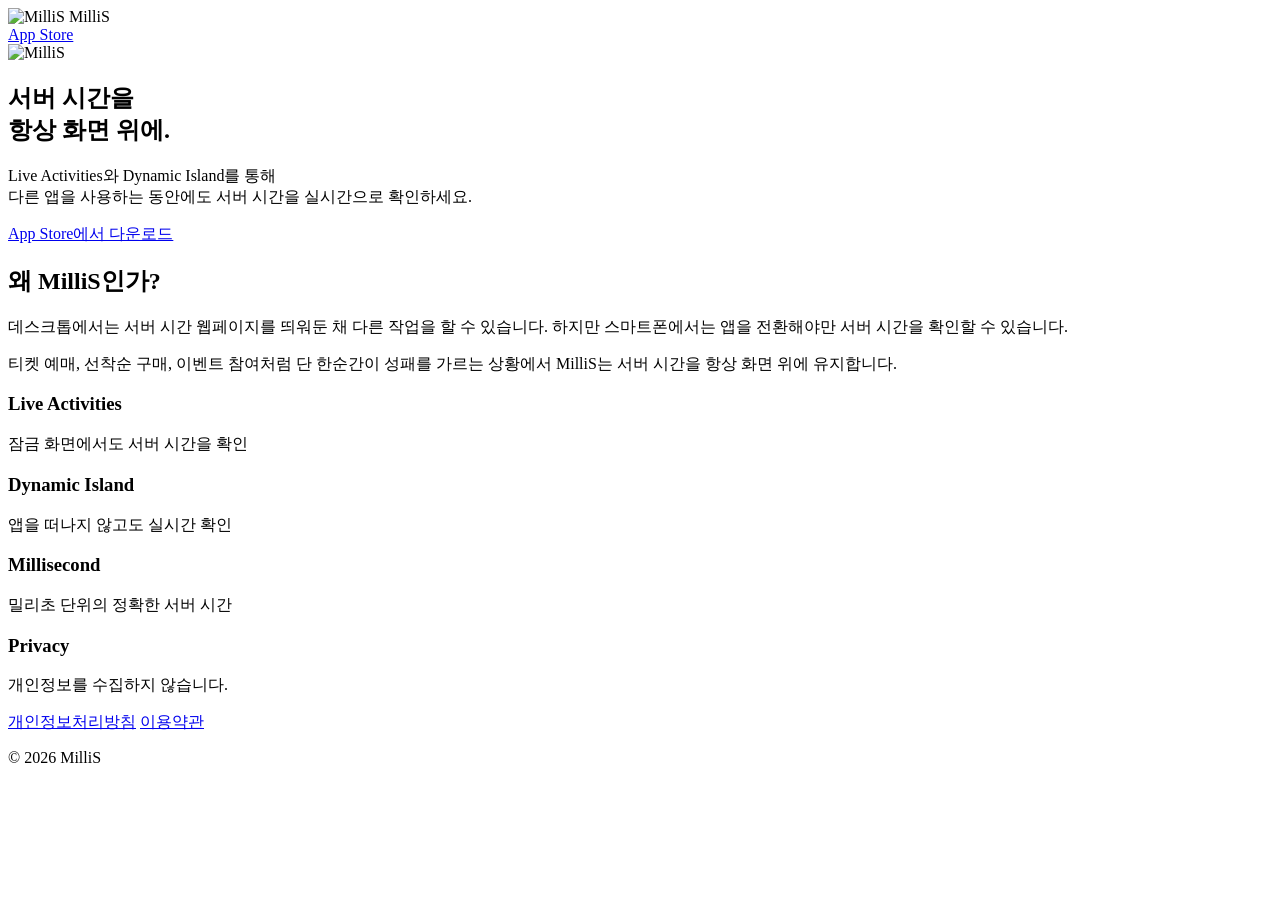
==== index.html @ cad4c2ec "Rename gemini-code-1783263726570.html to index.html" ====
<!DOCTYPE html>
<html lang="ko">
<head>
    <meta charset="UTF-8">
    <meta name="viewport" content="width=device-width, initial-scale=1.0">

    <title>MilliS - 모바일 멀티태스커를 위한 서버 시간 앱</title>

    <meta name="description"
        content="Live Activities를 지원하는 iPhone 서버 시간 앱. 다른 앱을 사용하는 동안에도 서버 시간을 실시간으로 확인하세요.">

    <link rel="icon" href="favicon.ico">
    <link rel="stylesheet" href="styles.css">
</head>

<body>

<header>
    <div class="logo">
        <img src="appicon.png" alt="MilliS">
        <span>MilliS</span>
    </div>

    <a class="download"
       href="https://apps.apple.com/"
       target="_blank">
        App Store
    </a>
</header>

<section class="hero">

    <img class="icon"
         src="appicon.png"
         alt="MilliS">

    <h1>
        서버 시간을<br>
        항상 화면 위에.
    </h1>

    <p class="subtitle">
        Live Activities와 Dynamic Island를 통해<br>
        다른 앱을 사용하는 동안에도 서버 시간을 실시간으로 확인하세요.
    </p>

    <a class="button"
       href="https://apps.apple.com/"
       target="_blank">
        App Store에서 다운로드
    </a>

</section>

<section class="feature">

    <h2>왜 MilliS인가?</h2>

    <p>
        데스크톱에서는 서버 시간 웹페이지를 띄워둔 채 다른 작업을 할 수 있습니다.
        하지만 스마트폰에서는 앱을 전환해야만 서버 시간을 확인할 수 있습니다.
    </p>

    <p>
        티켓 예매, 선착순 구매, 이벤트 참여처럼
        단 한순간이 성패를 가르는 상황에서
        MilliS는 서버 시간을 항상 화면 위에 유지합니다.
    </p>

</section>

<section class="grid">

    <div class="card">
        <h3>Live Activities</h3>
        <p>잠금 화면에서도 서버 시간을 확인</p>
    </div>

    <div class="card">
        <h3>Dynamic Island</h3>
        <p>앱을 떠나지 않고도 실시간 확인</p>
    </div>

    <div class="card">
        <h3>Millisecond</h3>
        <p>밀리초 단위의 정확한 서버 시간</p>
    </div>

    <div class="card">
        <h3>Privacy</h3>
        <p>개인정보를 수집하지 않습니다.</p>
    </div>

</section>

<footer>

    <div class="links">
        <a href="/privacy">개인정보처리방침</a>
        <a href="/terms">이용약관</a>
    </div>

    <p>
        © 2026 MilliS
    </p>

</footer>

</body>
</html>
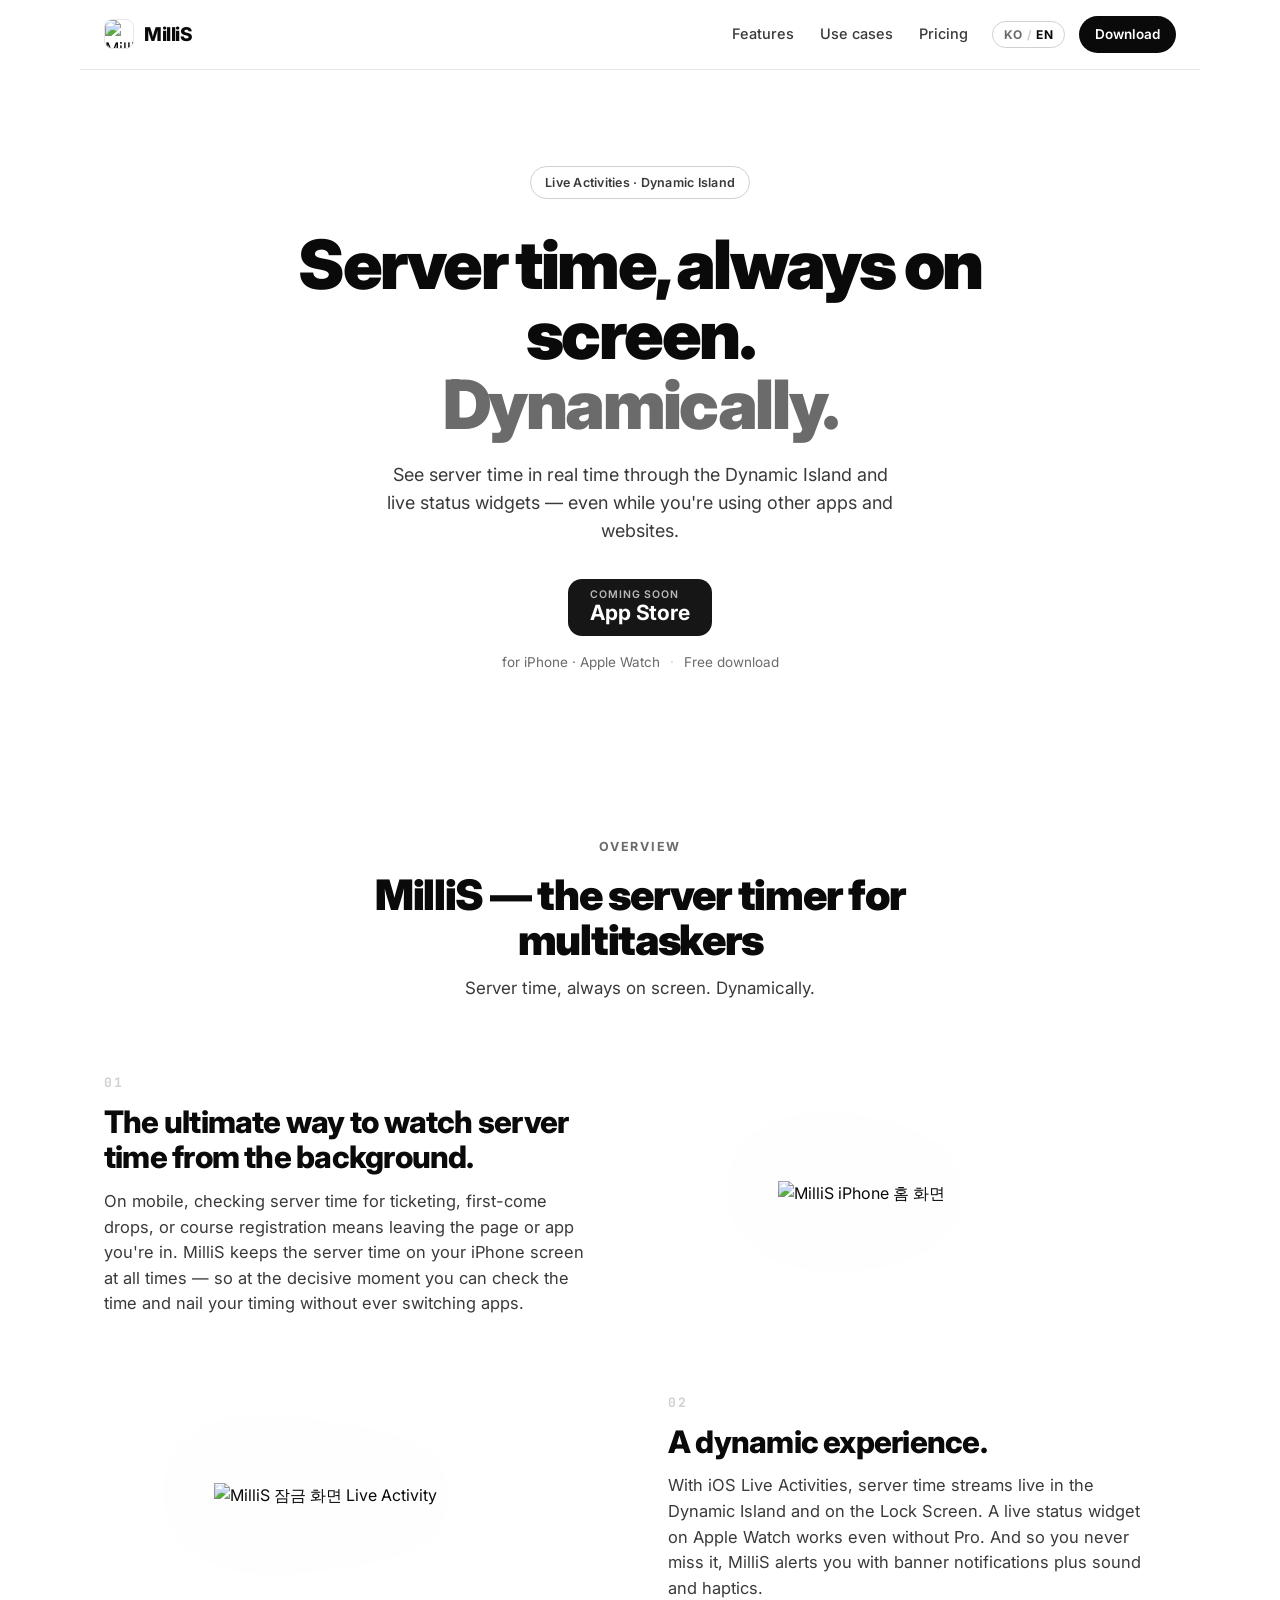
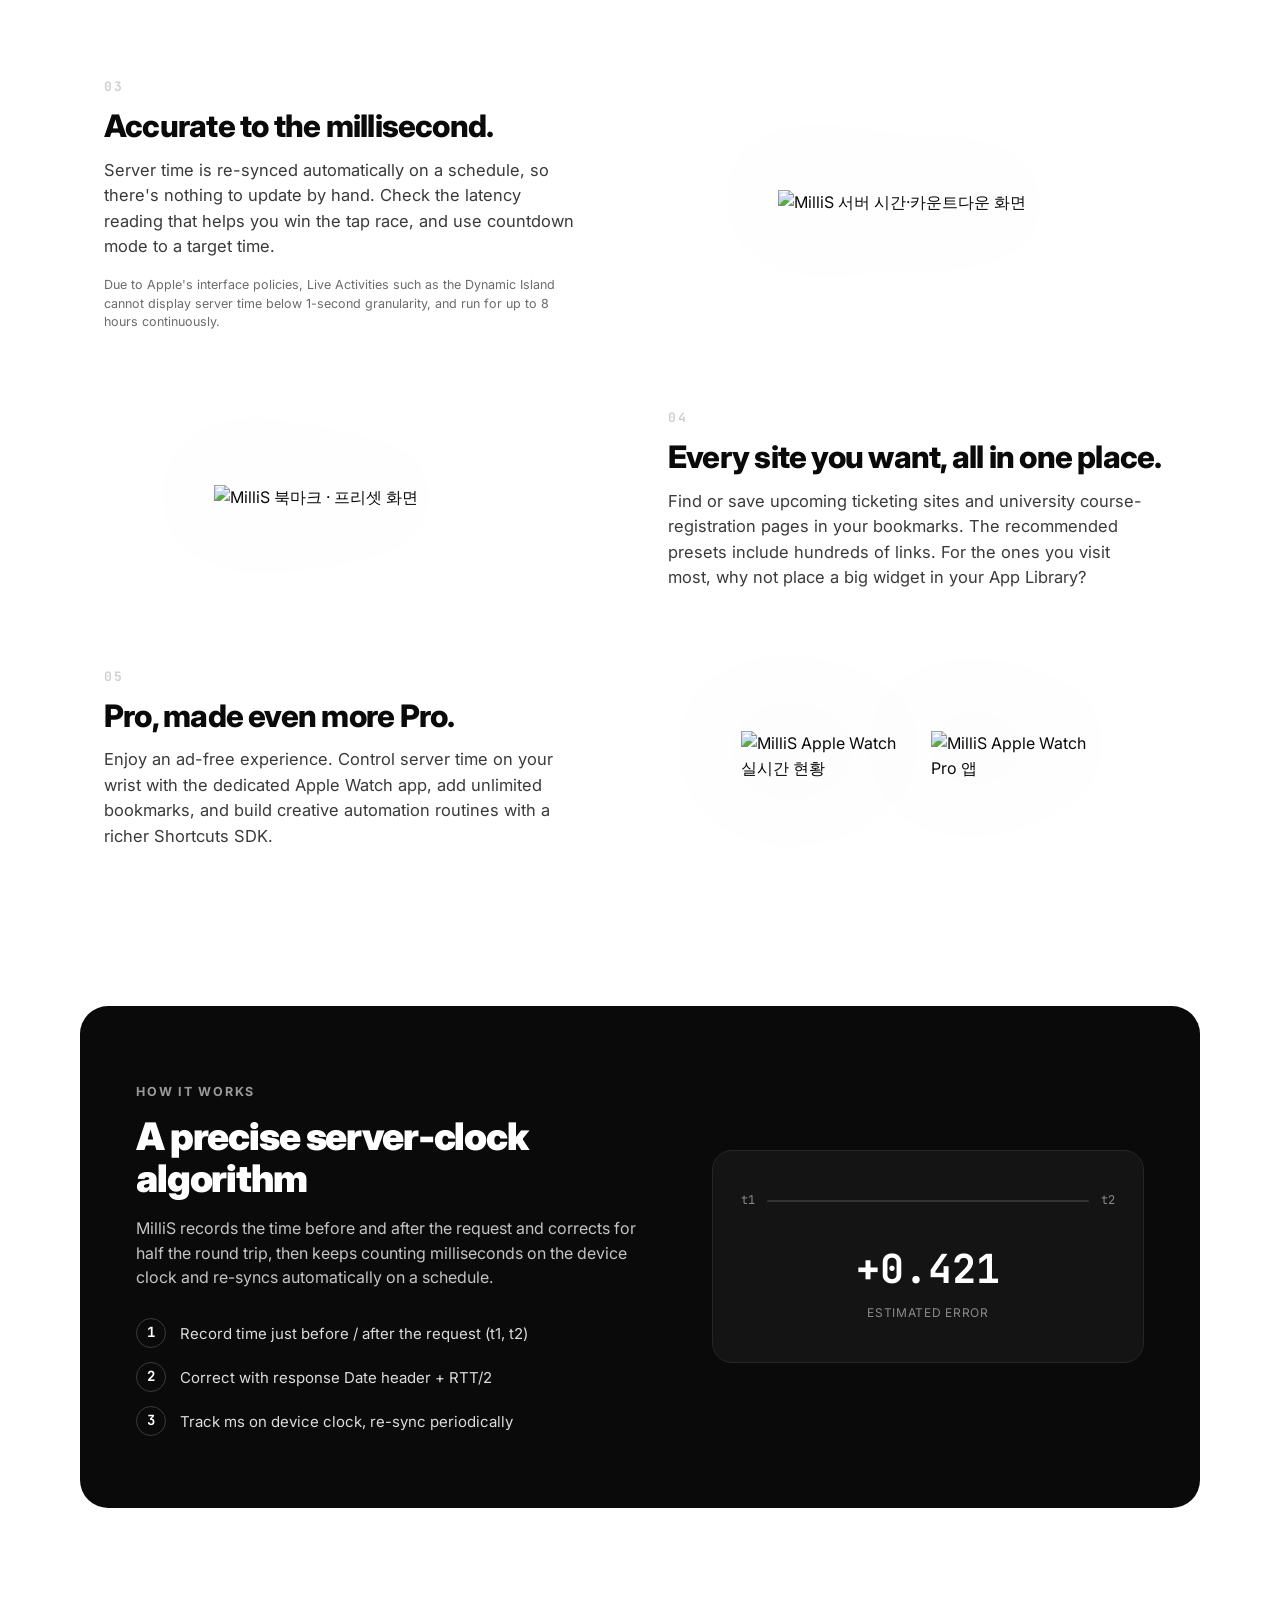
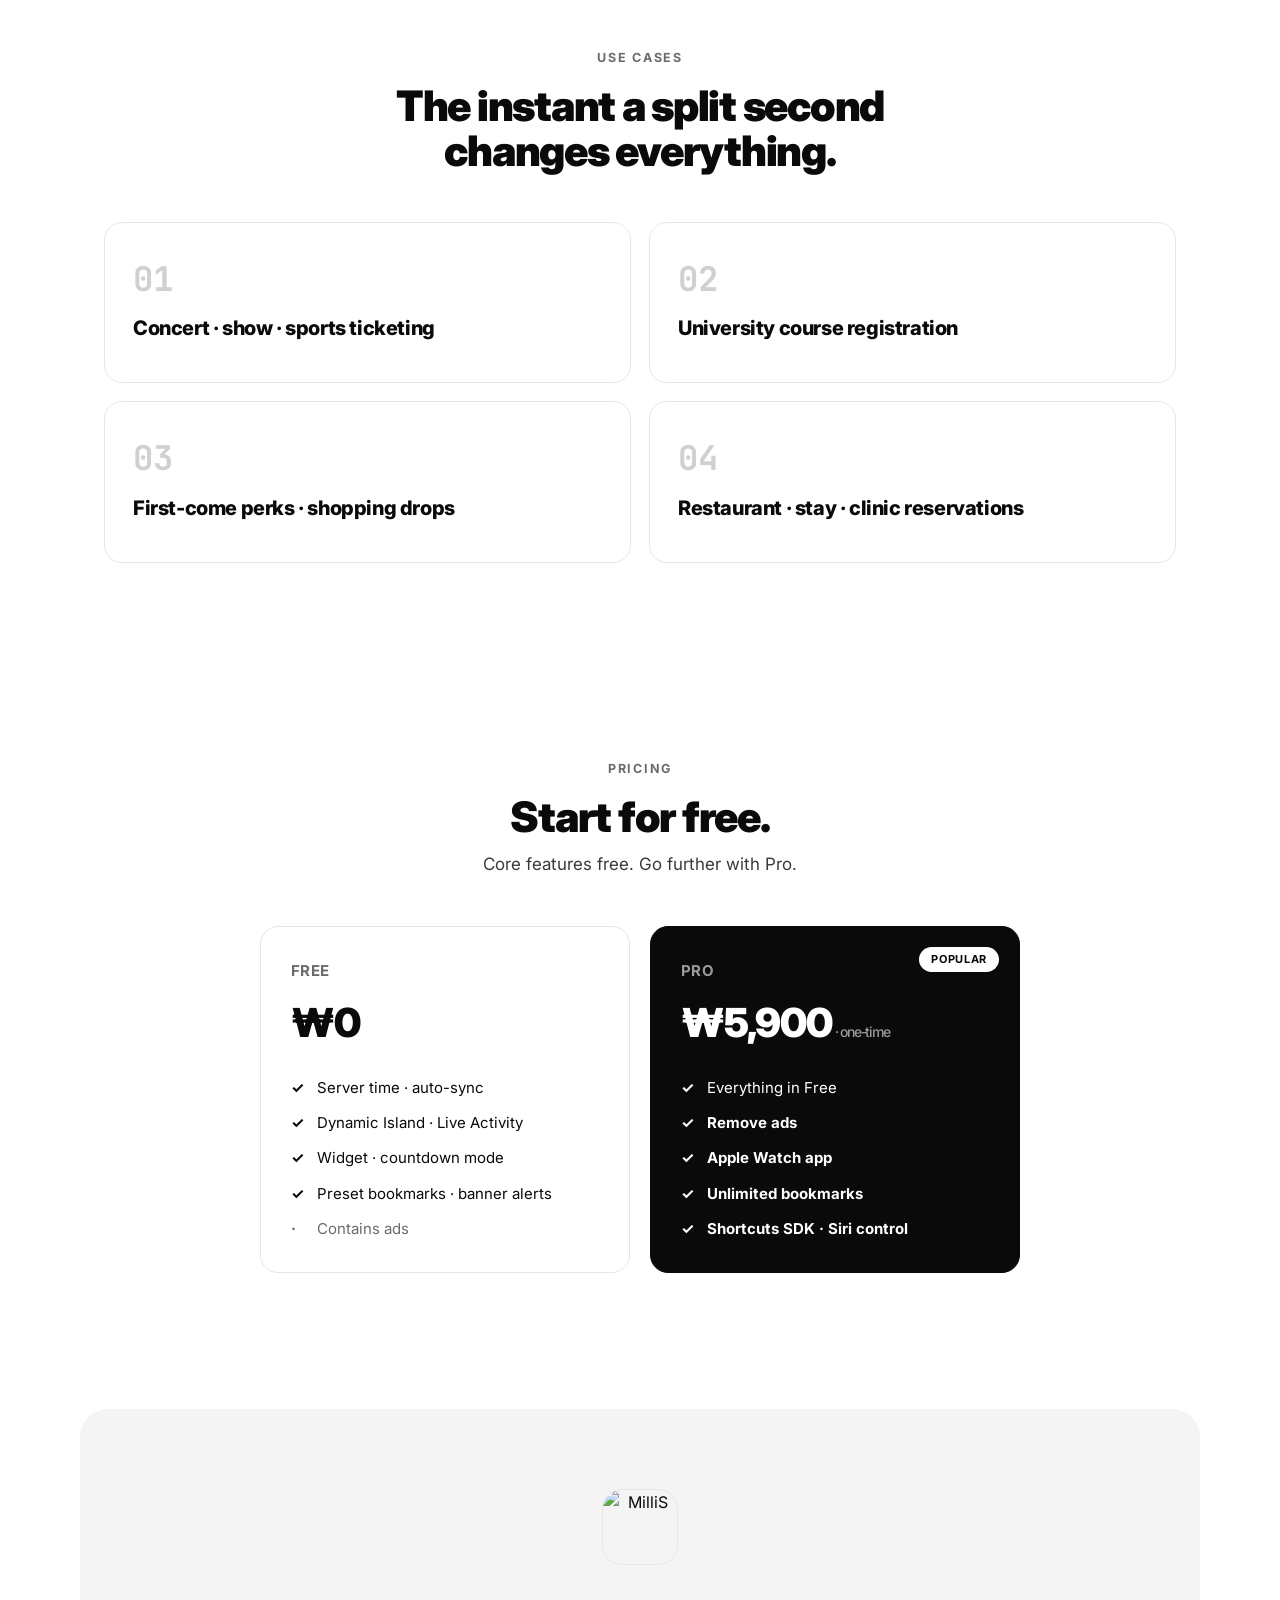
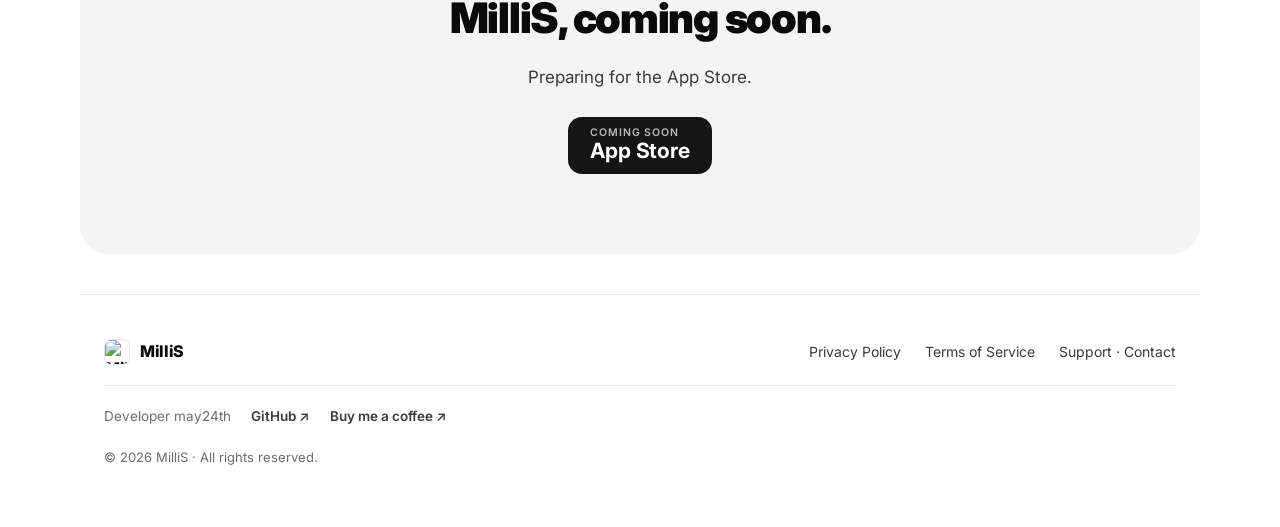
==== commit a4ffda7c: "Add files via upload" ====
--- a/index.html
+++ b/index.html
@@ -1,110 +1,223 @@
 <!DOCTYPE html>
 <html lang="ko">
 <head>
-    <meta charset="UTF-8">
-    <meta name="viewport" content="width=device-width, initial-scale=1.0">
-
-    <title>MilliS - 모바일 멀티태스커를 위한 서버 시간 앱</title>
-
-    <meta name="description"
-        content="Live Activities를 지원하는 iPhone 서버 시간 앱. 다른 앱을 사용하는 동안에도 서버 시간을 실시간으로 확인하세요.">
-
-    <link rel="icon" href="favicon.ico">
-    <link rel="stylesheet" href="styles.css">
+  <meta charset="UTF-8" />
+  <meta name="viewport" content="width=device-width, initial-scale=1.0" />
+  <title>MilliS — 다이나믹 서버 타이머</title>
+  <meta name="description" content="웹사이트 서버 시간을 Dynamic Island에 표시하는 iOS 앱" />
+  <meta property="og:title" content="MilliS" />
+  <meta property="og:description" content="티켓팅·수강신청·선착순을 위한 Dynamic 서버 타이머 앱." />
+  <meta property="og:type" content="website" />
+  <link rel="icon" href="assets/app-icon.png" />
+  <link rel="preconnect" href="https://fonts.googleapis.com" />
+  <link rel="preconnect" href="https://fonts.gstatic.com" crossorigin />
+  <link href="https://fonts.googleapis.com/css2?family=Inter:wght@400;500;600;700;800;900&family=JetBrains+Mono:wght@500;700&display=swap" rel="stylesheet" />
+  <link rel="stylesheet" href="style.css" />
 </head>
-
 <body>
 
-<header>
-    <div class="logo">
-        <img src="appicon.png" alt="MilliS">
-        <span>MilliS</span>
+  <!-- NAV -->
+  <header class="nav">
+    <a class="nav__brand" href="#top" aria-label="MilliS">
+      <img src="assets/app-icon.png" alt="MilliS" class="nav__icon" />
+      <span class="nav__name">MilliS</span>
+    </a>
+    <nav class="nav__links">
+      <a href="#features" data-i18n="nav.features">기능</a>
+      <a href="#usecases" data-i18n="nav.usecases">활용</a>
+      <a href="#pricing" data-i18n="nav.pricing">가격</a>
+    </nav>
+    <div class="nav__right">
+      <button class="lang" id="langToggle" aria-label="Language">
+        <span class="lang__opt is-active" data-lang="ko">KO</span>
+        <span class="lang__sep">/</span>
+        <span class="lang__opt" data-lang="en">EN</span>
+      </button>
+      <a href="#download" class="btn btn--sm" data-i18n="nav.get">다운로드</a>
     </div>
-
-    <a class="download"
-       href="https://apps.apple.com/"
-       target="_blank">
-        App Store
-    </a>
-</header>
-
-<section class="hero">
-
-    <img class="icon"
-         src="appicon.png"
-         alt="MilliS">
-
-    <h1>
-        서버 시간을<br>
-        항상 화면 위에.
-    </h1>
-
-    <p class="subtitle">
-        Live Activities와 Dynamic Island를 통해<br>
-        다른 앱을 사용하는 동안에도 서버 시간을 실시간으로 확인하세요.
-    </p>
-
-    <a class="button"
-       href="https://apps.apple.com/"
-       target="_blank">
-        App Store에서 다운로드
-    </a>
-
-</section>
-
-<section class="feature">
-
-    <h2>왜 MilliS인가?</h2>
-
-    <p>
-        데스크톱에서는 서버 시간 웹페이지를 띄워둔 채 다른 작업을 할 수 있습니다.
-        하지만 스마트폰에서는 앱을 전환해야만 서버 시간을 확인할 수 있습니다.
-    </p>
-
-    <p>
-        티켓 예매, 선착순 구매, 이벤트 참여처럼
-        단 한순간이 성패를 가르는 상황에서
-        MilliS는 서버 시간을 항상 화면 위에 유지합니다.
-    </p>
-
-</section>
-
-<section class="grid">
-
-    <div class="card">
-        <h3>Live Activities</h3>
-        <p>잠금 화면에서도 서버 시간을 확인</p>
+  </header>
+
+  <main id="top">
+    <!-- HERO -->
+    <section class="hero">
+      <div class="badge" data-i18n="hero.badge">Live Activities · Dynamic Island</div>
+      <h1 class="hero__title">
+        <span data-i18n="hero.title1">서버 시간을 항상 화면 위에.</span>
+        <span class="accent" data-i18n="hero.title2">다이나믹하게.</span>
+      </h1>
+      <p class="hero__sub" data-i18n="hero.sub">
+        iOS의 Dynamic Island와 실시간 현황 위젯을 통해
+        다른 앱과 웹사이트를 사용하는 동안에도 서버 시간을 실시간으로 확인하세요.
+      </p>
+      <div class="hero__cta">
+        <div class="store-btn is-soon" id="download">
+          <span class="store-btn__eyebrow" data-i18n="hero.soon">출시 예정</span>
+          <span class="store-btn__main"> App Store</span>
+        </div>
+        <div class="hero__meta">
+          <span data-i18n="hero.meta1">for iPhone · Apple Watch</span>
+          <span class="dot">·</span>
+          <span data-i18n="hero.meta2">무료 다운로드</span>
+        </div>
+      </div>
+    </section>
+
+    <!-- INTRO / FEATURES -->
+    <section class="section" id="features">
+      <div class="section__head">
+        <span class="kicker" data-i18n="intro.kicker">소개</span>
+        <h2 data-i18n="intro.title">멀티태스커를 위한 서버 타이머 MilliS</h2>
+        <p data-i18n="intro.subtitle">서버 시간을 항상 화면 위에. 다이나믹하게.</p>
+      </div>
+      <div class="showcase">
+        <article class="show">
+          <div class="show__media"><img src="assets/iphone_1.png" alt="MilliS iPhone 홈 화면" loading="lazy" /></div>
+          <div class="show__text">
+            <span class="show__n">01</span>
+            <h3 data-i18n="intro.page1.title">백그라운드에서 서버 시간을 확인하는 궁극의 도구.</h3>
+            <p data-i18n="intro.page1.body">모바일 환경에서 티켓 예매, 선착순 구매, 수강신청을 위해 서버 시간을 확인하려면 웹페이지와 앱을 벗어나야 합니다. MilliS는 서버 시간을 항상 iPhone 화면에 표시해, 결전의 순간 직전 앱을 전환할 필요 없이 시간을 확인하고 타이밍을 잴 수 있어요.</p>
+          </div>
+        </article>
+        <article class="show">
+          <div class="show__media"><img src="assets/iphone_3.png" alt="MilliS 잠금 화면 Live Activity" loading="lazy" /></div>
+          <div class="show__text">
+            <span class="show__n">02</span>
+            <h3 data-i18n="intro.page2.title">다이나믹한 사용자 경험.</h3>
+            <p data-i18n="intro.page2.body">iOS의 Live Activities를 지원하여, Dynamic Island와 잠금 화면에서 서버 시간을 실시간으로 보여줍니다. Pro 유저가 아니여도 Apple Watch에서 실시간 현황 위젯을 지원합니다. 혹여 놓칠세라 배너 알림뿐만 아니라 소리와 진동으로도 알려드립니다.</p>
+          </div>
+        </article>
+        <article class="show">
+          <div class="show__media"><img src="assets/iphone_2.png" alt="MilliS 서버 시간·카운트다운 화면" loading="lazy" /></div>
+          <div class="show__text">
+            <span class="show__n">03</span>
+            <h3 data-i18n="intro.page3.title">1000분의 1초까지 정확하게.</h3>
+            <p data-i18n="intro.page3.body">서버 시간을 주기적으로 자동 보정하니 손수 업데이트하지 않아도 돼요. '광클'에 도움이 되는 지연 시간도 확인해보세요. 목표 시각까지의 카운트다운 모드도 지원합니다.</p>
+            <p class="page__note" data-i18n="intro.page3.note">Apple의 인터페이스 관리 정책으로 Dynamic Island 등 Live Activities에서 1s 미만의 단위로 서버 시간을 표시할 수 없으며, 연속으로 최대 8시간까지 동작함.</p>
+          </div>
+        </article>
+        <article class="show">
+          <div class="show__media"><img src="assets/iphone_4.png" alt="MilliS 북마크 · 프리셋 화면" loading="lazy" /></div>
+          <div class="show__text">
+            <span class="show__n">04</span>
+            <h3 data-i18n="intro.page4.title">당신이 원하는 웹사이트는 전부 여기에.</h3>
+            <p data-i18n="intro.page4.body">곧 열리는 티켓팅 웹사이트, 대학교 수강신청 사이트를 북마크에서 찾거나 저장해두세요. 추천 프리셋에는 수백여 곳의 링크가 담겨있습니다. 자주 찾는 곳은 특별히 앱 보관함에 큼직한 위젯으로 배치해보는 것은 어떨까요?</p>
+          </div>
+        </article>
+        <article class="show">
+          <div class="show__media show__media--watch show__media--pair">
+            <img src="assets/watch_1.png" alt="MilliS Apple Watch 실시간 현황" loading="lazy" />
+            <img src="assets/watch_2.png" alt="MilliS Apple Watch Pro 앱" loading="lazy" />
+          </div>
+          <div class="show__text">
+            <span class="show__n">05</span>
+            <h3 data-i18n="intro.page5.title">Pro는 더욱 Pro답게.</h3>
+            <p data-i18n="intro.page5.body">광고 없는 쾌적함을 누리세요. Apple Watch 전용 앱에서 손목 위 서버 시간을 컨트롤하고, 북마크를 무제한으로 추가하고, 더 다양한 단축어 SDK로 창의적인 자동화 루틴을 만들어보세요.</p>
+          </div>
+        </article>
+      </div>
+    </section>
+
+    <!-- HOW IT WORKS -->
+    <section class="how">
+      <div class="how__copy">
+        <span class="kicker" data-i18n="how.kicker">동작 원리</span>
+        <h2 data-i18n="how.title">정확한 서버 시계 알고리즘</h2>
+        <p data-i18n="how.sub">MilliS는 요청 전후 시각을 기록하고 왕복 지연의 절반을 보정한 이후 기기 클럭으로 밀리초를 이어 세고 주기적으로 자동 업데이트합니다.</p>
+        <ol class="how__steps">
+          <li><b>1</b><span data-i18n="how.s1">요청 직전·직후 시각(t1, t2)을 기록</span></li>
+          <li><b>2</b><span data-i18n="how.s2">응답 Date 헤더 + RTT/2 로 서버 시각 보정</span></li>
+          <li><b>3</b><span data-i18n="how.s3">기기 시계로 ms 단위 추적, 주기적으로 재동기화</span></li>
+        </ol>
+      </div>
+      <div class="how__vis" aria-hidden="true">
+        <div class="wave">
+          <span>t1</span>
+          <div class="wave__line"><i></i></div>
+          <span>t2</span>
+        </div>
+        <div class="how__num"><span id="howClock">+0.418</span><small data-i18n="how.err">추정 오차</small></div>
+      </div>
+    </section>
+
+    <!-- USE CASES -->
+    <section class="section" id="usecases">
+      <div class="section__head">
+        <span class="kicker" data-i18n="use.kicker">활용</span>
+        <h2 data-i18n="use.title">찰나가 결과를 바꾸는 순간.</h2>
+      </div>
+      <div class="cases">
+        <div class="case"><span class="case__n">01</span><h3 data-i18n="use.1.t">콘서트·공연·스포츠 티켓팅</h3></div>
+        <div class="case"><span class="case__n">02</span><h3 data-i18n="use.2.t">대학교 수강신청</h3></div>
+        <div class="case"><span class="case__n">03</span><h3 data-i18n="use.3.t">선착순 혜택·쇼핑 오픈런</h3></div>
+        <div class="case"><span class="case__n">04</span><h3 data-i18n="use.4.t">인기 식당·숙소·병원 예약</h3></div>
+      </div>
+    </section>
+
+    <!-- PRICING -->
+    <section class="section pricing" id="pricing">
+      <div class="section__head">
+        <span class="kicker" data-i18n="price.kicker">가격</span>
+        <h2 data-i18n="price.title">무료로 시작하세요.</h2>
+        <p data-i18n="price.sub">핵심 기능은 무료. Pro로 한 단계 더.</p>
+      </div>
+      <div class="plans">
+        <div class="plan">
+          <div class="plan__name" data-i18n="price.free.n">Free</div>
+          <div class="plan__price">₩0</div>
+          <ul>
+            <li data-i18n="price.free.1">서버 시간 · 자동 동기화</li>
+            <li data-i18n="price.free.2">Dynamic Island · Live Activity</li>
+            <li data-i18n="price.free.3">위젯 · 카운트다운 모드</li>
+            <li data-i18n="price.free.4">프리셋 북마크 · 배너 알림</li>
+            <li class="muted" data-i18n="price.free.5">광고 포함</li>
+          </ul>
+        </div>
+        <div class="plan plan--pro">
+          <div class="plan__tag" data-i18n="price.pro.tag">추천</div>
+          <div class="plan__name" data-i18n="price.pro.n">Pro</div>
+          <div class="plan__price">₩5,900<small data-i18n="price.pro.once"> · 1회 구매</small></div>
+          <ul>
+            <li data-i18n="price.pro.1">Free의 모든 기능</li>
+            <li data-i18n="price.pro.2"><b>광고 제거</b></li>
+            <li data-i18n="price.pro.3"><b>Apple Watch 앱</b></li>
+            <li data-i18n="price.pro.4"><b>북마크 무제한</b></li>
+            <li data-i18n="price.pro.5"><b>단축어 SDK · Siri 제어</b></li>
+          </ul>
+        </div>
+      </div>
+    </section>
+
+    <!-- CTA -->
+    <section class="cta">
+      <img src="assets/app-icon.png" alt="MilliS" class="cta__icon" />
+      <h2 data-i18n="cta.title">MilliS, 곧 만나요.</h2>
+      <p data-i18n="cta.sub">App Store 출시를 준비 중입니다.</p>
+      <div class="store-btn is-soon">
+        <span class="store-btn__eyebrow" data-i18n="hero.soon">출시 예정</span>
+        <span class="store-btn__main"> App Store</span>
+      </div>
+    </section>
+  </main>
+
+  <!-- FOOTER -->
+  <footer class="footer">
+    <div class="footer__brand">
+      <img src="assets/app-icon.png" alt="MilliS" />
+      <span>MilliS</span>
     </div>
-
-    <div class="card">
-        <h3>Dynamic Island</h3>
-        <p>앱을 떠나지 않고도 실시간 확인</p>
+    <nav class="footer__links">
+      <a href="privacy.html" data-i18n="footer.privacy">개인정보처리방침</a>
+      <a href="terms.html" data-i18n="footer.terms">이용약관</a>
+      <a href="mailto:may24th2000@icloud.com" data-i18n="footer.support">지원 · 문의</a>
+    </nav>
+    <div class="footer__dev">
+      <span class="footer__by" data-i18n="footer.made">개발자 may24th</span>
+      <a class="footer__social" href="https://github.com/2000may24th" target="_blank" rel="noopener noreferrer">GitHub ↗</a>
+      <a class="footer__social" href="https://buymeacoffee.com/may24th" target="_blank" rel="noopener noreferrer" data-i18n="footer.sponsor">후원하기 ↗</a>
     </div>
-
-    <div class="card">
-        <h3>Millisecond</h3>
-        <p>밀리초 단위의 정확한 서버 시간</p>
-    </div>
-
-    <div class="card">
-        <h3>Privacy</h3>
-        <p>개인정보를 수집하지 않습니다.</p>
-    </div>
-
-</section>
-
-<footer>
-
-    <div class="links">
-        <a href="/privacy">개인정보처리방침</a>
-        <a href="/terms">이용약관</a>
-    </div>
-
-    <p>
-        © 2026 MilliS
-    </p>
-
-</footer>
-
+    <div class="footer__copy">© <span id="year">2026</span> MilliS · <span data-i18n="footer.rights">All rights reserved.</span></div>
+  </footer>
+
+  <script src="script.js"></script>
 </body>
 </html>
--- a/style.css
+++ b/style.css
@@ -0,0 +1,337 @@
+:root {
+  --bg: #ffffff;
+  --ink: #0a0a0a;
+  --ink-2: #3a3a3a;
+  --ink-3: #6b6b6b;
+  --line: #e6e6e6;
+  --line-2: #d0d0d0;
+  --panel: #f4f4f4;
+  --panel-2: #ececec;
+  --black: #0a0a0a;
+  --white: #ffffff;
+  --radius: 18px;
+  --radius-sm: 12px;
+  --max: 1120px;
+  --mono: "JetBrains Mono", ui-monospace, SFMono-Regular, monospace;
+}
+
+* { box-sizing: border-box; margin: 0; padding: 0; }
+
+html { scroll-behavior: smooth; }
+
+body {
+  font-family: "Inter", -apple-system, BlinkMacSystemFont, "Segoe UI", "Apple SD Gothic Neo", sans-serif;
+  background: var(--bg);
+  color: var(--ink);
+  line-height: 1.55;
+  -webkit-font-smoothing: antialiased;
+  overflow-x: hidden;
+}
+
+img { max-width: 100%; display: block; }
+a { color: inherit; text-decoration: none; }
+
+/* ---------- NAV ---------- */
+.nav {
+  position: sticky;
+  top: 0;
+  z-index: 50;
+  display: flex;
+  align-items: center;
+  gap: 24px;
+  max-width: var(--max);
+  margin: 0 auto;
+  padding: 16px 24px;
+  background: rgba(255,255,255,0.8);
+  backdrop-filter: saturate(180%) blur(16px);
+  border-bottom: 1px solid var(--line);
+}
+.nav__brand { display: flex; align-items: center; gap: 10px; }
+.nav__icon { width: 30px; height: 30px; border-radius: 8px; border: 1px solid var(--line); }
+.nav__name { font-weight: 800; letter-spacing: -0.02em; font-size: 19px; }
+.nav__links { display: flex; gap: 26px; margin-left: auto; font-size: 14.5px; font-weight: 500; color: var(--ink-2); }
+.nav__links a:hover { color: var(--ink); }
+.nav__right { display: flex; align-items: center; gap: 14px; }
+
+.lang {
+  display: inline-flex; align-items: center; gap: 4px;
+  background: none; border: 1px solid var(--line-2); border-radius: 999px;
+  padding: 5px 11px; cursor: pointer; font-family: inherit;
+  font-size: 12px; font-weight: 700; letter-spacing: 0.04em; color: var(--ink-3);
+}
+.lang__opt { transition: color .15s; }
+.lang__opt.is-active { color: var(--ink); }
+.lang__sep { color: var(--line-2); }
+
+.btn {
+  display: inline-flex; align-items: center; justify-content: center;
+  background: var(--black); color: var(--white);
+  border-radius: 999px; padding: 10px 20px;
+  font-weight: 600; font-size: 14px; transition: transform .15s, opacity .15s;
+}
+.btn:hover { transform: translateY(-1px); opacity: .9; }
+.btn--sm { padding: 8px 16px; font-size: 13.5px; }
+
+/* ---------- HERO ---------- */
+.hero {
+  max-width: 820px;
+  margin: 0 auto;
+  padding: 96px 24px 64px;
+  display: flex;
+  flex-direction: column;
+  align-items: center;
+  text-align: center;
+}
+.badge {
+  display: inline-block;
+  font-size: 12.5px; font-weight: 600; letter-spacing: 0.02em;
+  color: var(--ink-2);
+  border: 1px solid var(--line-2); border-radius: 999px;
+  padding: 6px 14px; margin-bottom: 30px;
+}
+.hero__title {
+  font-size: clamp(40px, 6.4vw, 68px);
+  font-weight: 900;
+  letter-spacing: -0.038em;
+  line-height: 1.03;
+}
+.hero__title span { display: block; }
+.hero__title .accent { color: var(--ink-3); }
+.hero__sub {
+  margin: 22px auto 34px;
+  font-size: 18px; color: var(--ink-2); max-width: 520px;
+}
+.hero__cta { display: flex; flex-direction: column; gap: 16px; align-items: center; }
+.hero__meta { display: flex; gap: 10px; font-size: 13.5px; color: var(--ink-3); }
+.hero__meta .dot { color: var(--line-2); }
+
+.store-btn {
+  display: inline-flex; flex-direction: column; align-items: flex-start;
+  background: var(--black); color: var(--white);
+  border-radius: 14px; padding: 10px 22px 11px; line-height: 1.15;
+  position: relative;
+}
+.store-btn.is-soon { opacity: .95; }
+.store-btn__eyebrow { font-size: 10.5px; font-weight: 600; letter-spacing: 0.08em; text-transform: uppercase; opacity: .7; }
+.store-btn__main { font-size: 21px; font-weight: 700; letter-spacing: -0.01em; }
+.ms { opacity: .5; }
+
+/* ---------- LIVE READOUT ---------- */
+.readout {
+  margin-top: 60px;
+  width: 100%; max-width: 380px;
+  border: 1px solid var(--line);
+  border-radius: var(--radius);
+  padding: 22px 26px 24px;
+  background: var(--bg);
+  box-shadow: 0 24px 60px -34px rgba(0,0,0,.28);
+}
+.readout__top { display: flex; align-items: center; justify-content: space-between; margin-bottom: 4px; }
+.readout__host { display: inline-flex; align-items: center; gap: 8px; font-size: 13px; font-weight: 600; color: var(--ink-2); }
+.readout__dot { width: 7px; height: 7px; border-radius: 50%; background: var(--ink); animation: pulse 1.6s ease-in-out infinite; }
+@keyframes pulse { 0%,100% { opacity: 1; } 50% { opacity: .25; } }
+.readout__live {
+  font-size: 9.5px; font-weight: 800; letter-spacing: 0.08em; color: #fff;
+  background: var(--ink); border-radius: 5px; padding: 3px 7px;
+}
+.readout__time { font-family: var(--mono); font-size: clamp(36px, 9vw, 46px); font-weight: 700; letter-spacing: -0.02em; margin: 4px 0 2px; }
+.readout__label { font-size: 11px; color: var(--ink-3); text-transform: uppercase; letter-spacing: 0.1em; }
+
+/* ---------- STRIP ---------- */
+.strip {
+  max-width: var(--max); margin: 20px auto 0; padding: 0 24px;
+  display: grid; grid-template-columns: repeat(4, 1fr); gap: 1px;
+  background: var(--line); border: 1px solid var(--line); border-radius: var(--radius);
+  overflow: hidden;
+}
+.strip__item {
+  background: var(--bg); padding: 22px 20px;
+  display: flex; flex-direction: column; gap: 4px; align-items: center; text-align: center;
+}
+.strip__item b { font-size: 26px; font-weight: 800; font-family: var(--mono); letter-spacing: -0.02em; }
+.strip__item span { font-size: 12.5px; color: var(--ink-3); }
+
+/* ---------- SECTIONS ---------- */
+.section { max-width: var(--max); margin: 0 auto; padding: 96px 24px; }
+.section__head { max-width: 640px; margin-bottom: 48px; }
+.kicker {
+  font-size: 12.5px; font-weight: 700; letter-spacing: 0.14em; text-transform: uppercase;
+  color: var(--ink-3);
+}
+.section__head h2 {
+  font-size: clamp(28px, 4vw, 42px); font-weight: 900; letter-spacing: -0.03em;
+  margin: 14px 0 12px; line-height: 1.08;
+}
+.section__head p { font-size: 17px; color: var(--ink-2); }
+
+/* ---------- INTRO SHOWCASE ---------- */
+.showcase { display: flex; flex-direction: column; gap: 32px; margin-top: 8px; }
+.show {
+  display: grid;
+  grid-template-columns: 1fr 1fr;
+  gap: 56px;
+  align-items: center;
+  padding: 20px 0;
+}
+.show:nth-child(odd) .show__media { order: 2; }
+.show:nth-child(odd) .show__text { order: 1; }
+
+.show__media { display: flex; justify-content: center; }
+.show__media img {
+  width: 100%; max-width: 288px; height: auto;
+  filter: drop-shadow(0 0px 54px rgba(0,0,0,.20));
+}
+.show__media--watch img { max-width: 232px; }
+.show__media--pair { gap: 18px; align-items: flex-start; }
+.show__media--pair img { max-width: 172px; }
+
+.show__n {
+  font-family: var(--mono); font-size: 13px; font-weight: 700;
+  letter-spacing: 0.12em; color: var(--line-2);
+}
+.show__text h3 {
+  font-size: clamp(23px, 3.1vw, 31px); font-weight: 800;
+  letter-spacing: -0.025em; line-height: 1.15; margin: 10px 0 14px;
+}
+.show__text p { font-size: 16.5px; color: var(--ink-2); max-width: 480px; }
+.show__text .page__note {
+  margin-top: 16px; font-size: 12.5px; line-height: 1.5; color: var(--ink-3);
+  max-width: 480px;
+}
+
+/* centered section heads (intro · use cases · pricing) */
+#features .section__head,
+#usecases .section__head,
+.pricing .section__head {
+  margin-left: auto; margin-right: auto; text-align: center;
+}
+
+/* ---------- HOW ---------- */
+.how {
+  background: var(--black); color: var(--white);
+}
+.how {
+  max-width: var(--max); margin: 0 auto;
+  display: grid; grid-template-columns: 1.1fr 0.9fr; gap: 48px; align-items: center;
+  padding: 72px 56px; border-radius: 28px;
+}
+.how { margin: 40px auto; width: calc(100% - 48px); }
+.how .kicker { color: #9a9a9a; }
+.how h2 { font-size: clamp(26px, 3.4vw, 38px); font-weight: 900; letter-spacing: -0.03em; margin: 14px 0 16px; line-height: 1.1; }
+.how__sub, .how p { color: #c4c4c4; font-size: 16px; }
+.how__steps { list-style: none; margin-top: 28px; display: flex; flex-direction: column; gap: 14px; }
+.how__steps li { display: flex; gap: 14px; align-items: center; }
+.how__steps b {
+  flex: none; width: 30px; height: 30px; border-radius: 50%;
+  border: 1px solid #3a3a3a; display: flex; align-items: center; justify-content: center;
+  font-family: var(--mono); font-size: 14px; color: #fff;
+}
+.how__steps span { font-size: 15px; color: #dcdcdc; }
+.how__vis {
+  display: flex; flex-direction: column; align-items: center; gap: 28px;
+  border: 1px solid #262626; border-radius: 20px; padding: 40px 28px; background: #141414;
+}
+.wave { display: flex; align-items: center; gap: 12px; width: 100%; font-family: var(--mono); font-size: 12px; color: #8a8a8a; }
+.wave__line { flex: 1; height: 2px; background: #333; position: relative; overflow: hidden; border-radius: 2px; }
+.wave__line i {
+  position: absolute; top: 0; left: -30%; width: 30%; height: 100%; background: #fff;
+  animation: slide 1.6s cubic-bezier(.5,0,.5,1) infinite;
+}
+@keyframes slide { to { left: 100%; } }
+.how__num { text-align: center; }
+.how__num span { font-family: var(--mono); font-size: 40px; font-weight: 700; color: #fff; }
+.how__num small { display: block; font-size: 12px; color: #8a8a8a; letter-spacing: 0.06em; text-transform: uppercase; margin-top: 4px; }
+
+/* ---------- USE CASES ---------- */
+.cases { display: grid; grid-template-columns: repeat(2, 1fr); gap: 18px; }
+.case {
+  border: 1px solid var(--line); border-radius: var(--radius);
+  padding: 30px 28px; position: relative; overflow: hidden;
+  transition: background .2s, color .2s;
+}
+.case:hover { background: var(--black); color: var(--white); }
+.case:hover p { color: #c4c4c4; }
+.case:hover .case__n { color: #444; }
+.case__n { font-family: var(--mono); font-size: 34px; font-weight: 700; color: var(--line-2); }
+.case h3 { font-size: 20px; font-weight: 800; letter-spacing: -0.02em; margin: 8px 0 8px; }
+.case p { font-size: 14.5px; color: var(--ink-2); }
+
+/* ---------- PRICING ---------- */
+.pricing .section__head { margin-left: auto; margin-right: auto; text-align: center; }
+.plans { display: grid; grid-template-columns: repeat(2, 1fr); gap: 20px; max-width: 760px; margin: 0 auto; }
+.plan {
+  border: 1px solid var(--line); border-radius: var(--radius);
+  padding: 32px 30px; position: relative;
+}
+.plan--pro { background: var(--black); color: var(--white); border-color: var(--black); }
+.plan__tag {
+  position: absolute; top: 20px; right: 20px;
+  font-size: 11px; font-weight: 700; letter-spacing: 0.06em; text-transform: uppercase;
+  background: #fff; color: #0a0a0a; border-radius: 999px; padding: 4px 12px;
+}
+.plan__name { font-size: 15px; font-weight: 700; letter-spacing: 0.02em; text-transform: uppercase; color: var(--ink-3); }
+.plan--pro .plan__name { color: #9a9a9a; }
+.plan__price { font-size: 40px; font-weight: 900; letter-spacing: -0.03em; margin: 10px 0 22px; }
+.plan__price small { font-size: 14px; font-weight: 500; color: var(--ink-3); }
+.plan--pro .plan__price small { color: #9a9a9a; }
+.plan ul { list-style: none; display: flex; flex-direction: column; gap: 12px; }
+.plan li { font-size: 15px; padding-left: 26px; position: relative; }
+.plan li::before { content: "✓"; position: absolute; left: 0; font-weight: 700; }
+.plan li.muted { color: var(--ink-3); }
+.plan li.muted::before { content: "·"; }
+
+/* ---------- CTA ---------- */
+.cta {
+  max-width: var(--max); margin: 40px auto; width: calc(100% - 48px);
+  background: var(--panel); border-radius: 28px;
+  padding: 80px 24px; text-align: center;
+  display: flex; flex-direction: column; align-items: center; gap: 14px;
+}
+.cta__icon { width: 76px; height: 76px; border-radius: 20px; border: 1px solid var(--line); margin-bottom: 6px; }
+.cta h2 { font-size: clamp(28px, 4vw, 42px); font-weight: 900; letter-spacing: -0.03em; }
+.cta p { color: var(--ink-2); font-size: 17px; margin-bottom: 12px; }
+
+/* ---------- FOOTER ---------- */
+.footer {
+  max-width: var(--max); margin: 0 auto; padding: 44px 24px 60px;
+  display: flex; flex-wrap: wrap; align-items: center; gap: 20px;
+  border-top: 1px solid var(--line);
+}
+.footer__brand { display: flex; align-items: center; gap: 10px; font-weight: 800; letter-spacing: -0.02em; }
+.footer__brand img { width: 26px; height: 26px; border-radius: 7px; border: 1px solid var(--line); }
+.footer__links { display: flex; gap: 24px; margin-left: auto; font-size: 14px; color: var(--ink-2); }
+.footer__links a:hover { color: var(--ink); text-decoration: underline; }
+.footer__dev {
+  width: 100%; display: flex; flex-wrap: wrap; align-items: center; gap: 8px 20px;
+  padding-top: 20px; border-top: 1px solid var(--line);
+  font-size: 13.5px; color: var(--ink-3);
+}
+.footer__by b { color: var(--ink-2); font-weight: 700; }
+.footer__social {
+  display: inline-flex; align-items: center; gap: 4px;
+  font-weight: 600; color: var(--ink-2);
+}
+.footer__social:hover { color: var(--ink); text-decoration: underline; }
+.footer__copy { width: 100%; font-size: 13px; color: var(--ink-3); }
+
+/* ---------- RESPONSIVE ---------- */
+@media (max-width: 900px) {
+  .hero { padding-top: 64px; }
+  .show { grid-template-columns: 1fr; gap: 20px; text-align: center; justify-items: center; }
+  .show:nth-child(odd) .show__media,
+  .show:nth-child(odd) .show__text { order: 0; }
+  .show__text p, .page__note { margin-left: auto; margin-right: auto; }
+  .show__media img { max-width: 250px; }
+  .show__media--watch img { max-width: 210px; }
+  .show__media--pair img { max-width: 150px; }
+  .how { grid-template-columns: 1fr; padding: 48px 32px; }
+  .grid { grid-template-columns: repeat(2, 1fr); }
+  .strip { grid-template-columns: repeat(2, 1fr); }
+}
+@media (max-width: 620px) {
+  .nav__links { display: none; }
+  .cases, .plans { grid-template-columns: 1fr; }
+  .section { padding: 64px 20px; }
+  .hero__title { font-size: 42px; }
+  .show__media img { max-width: 220px; }
+}
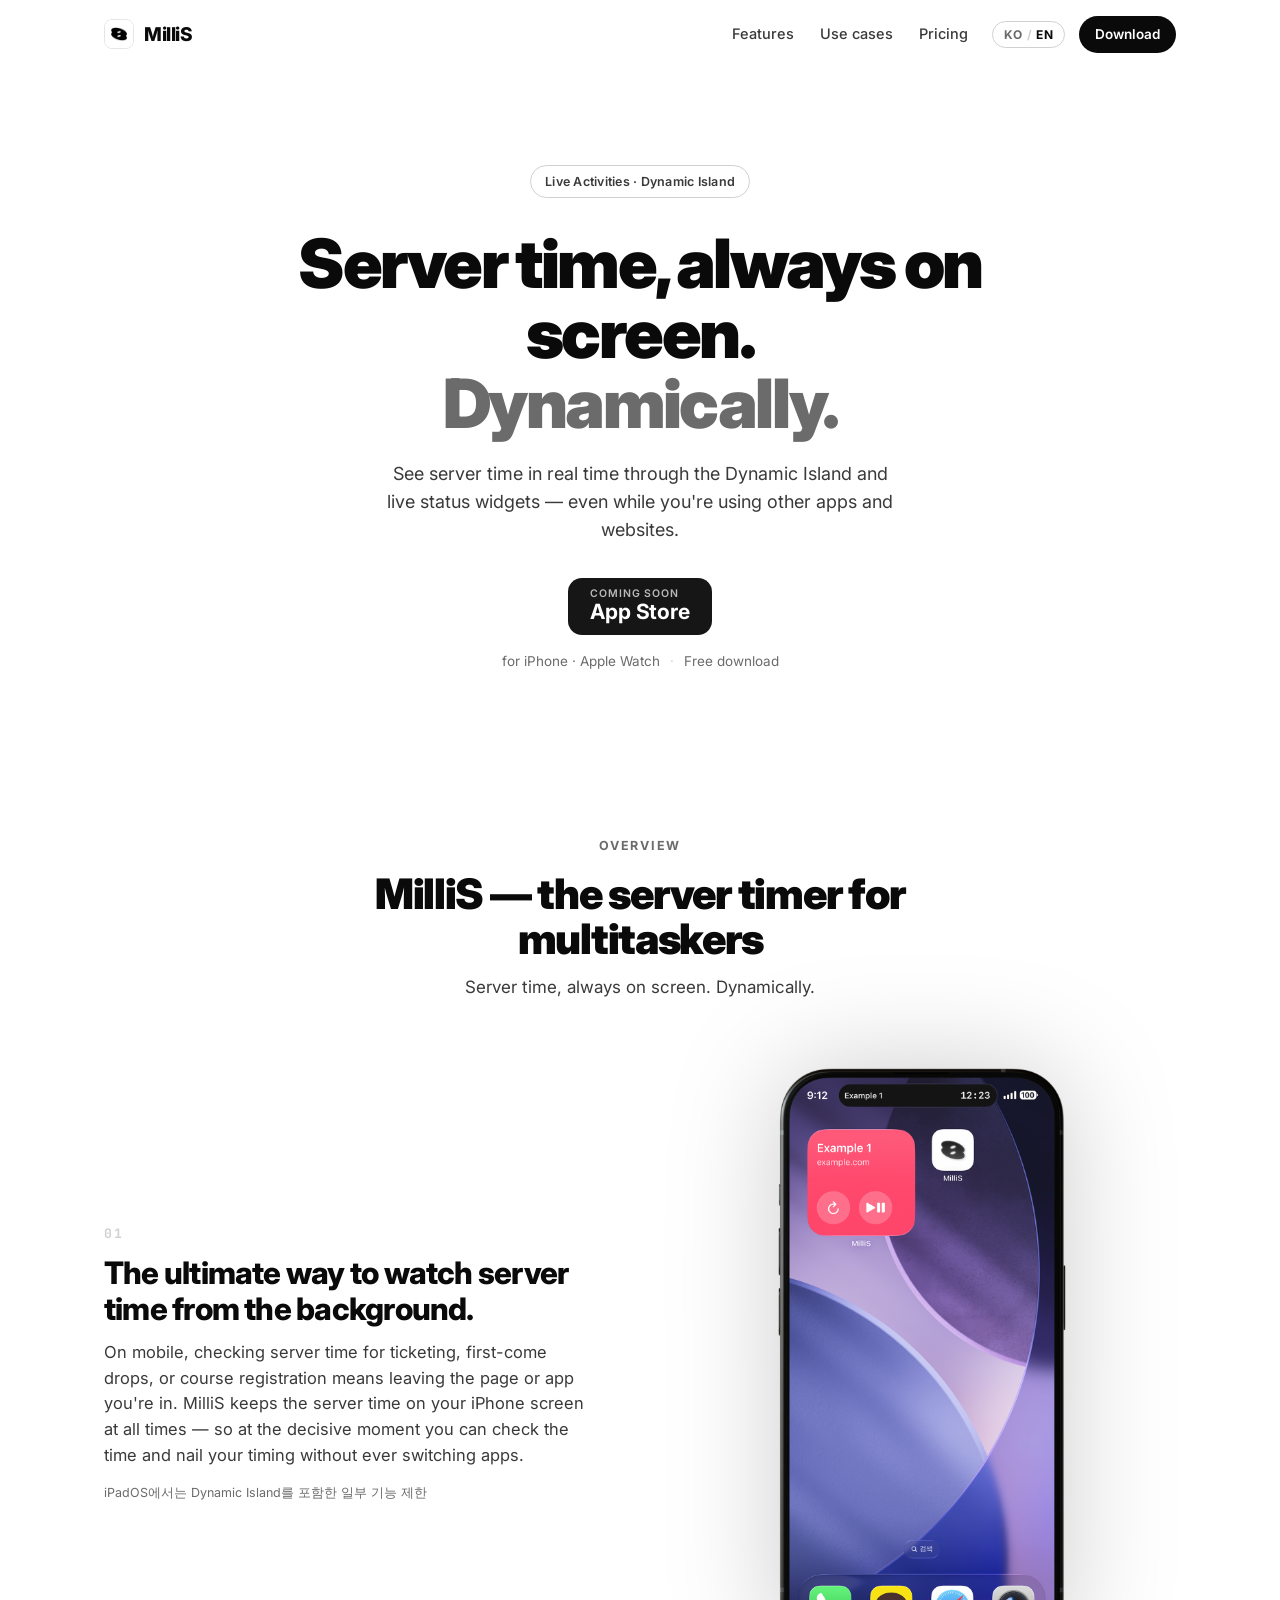
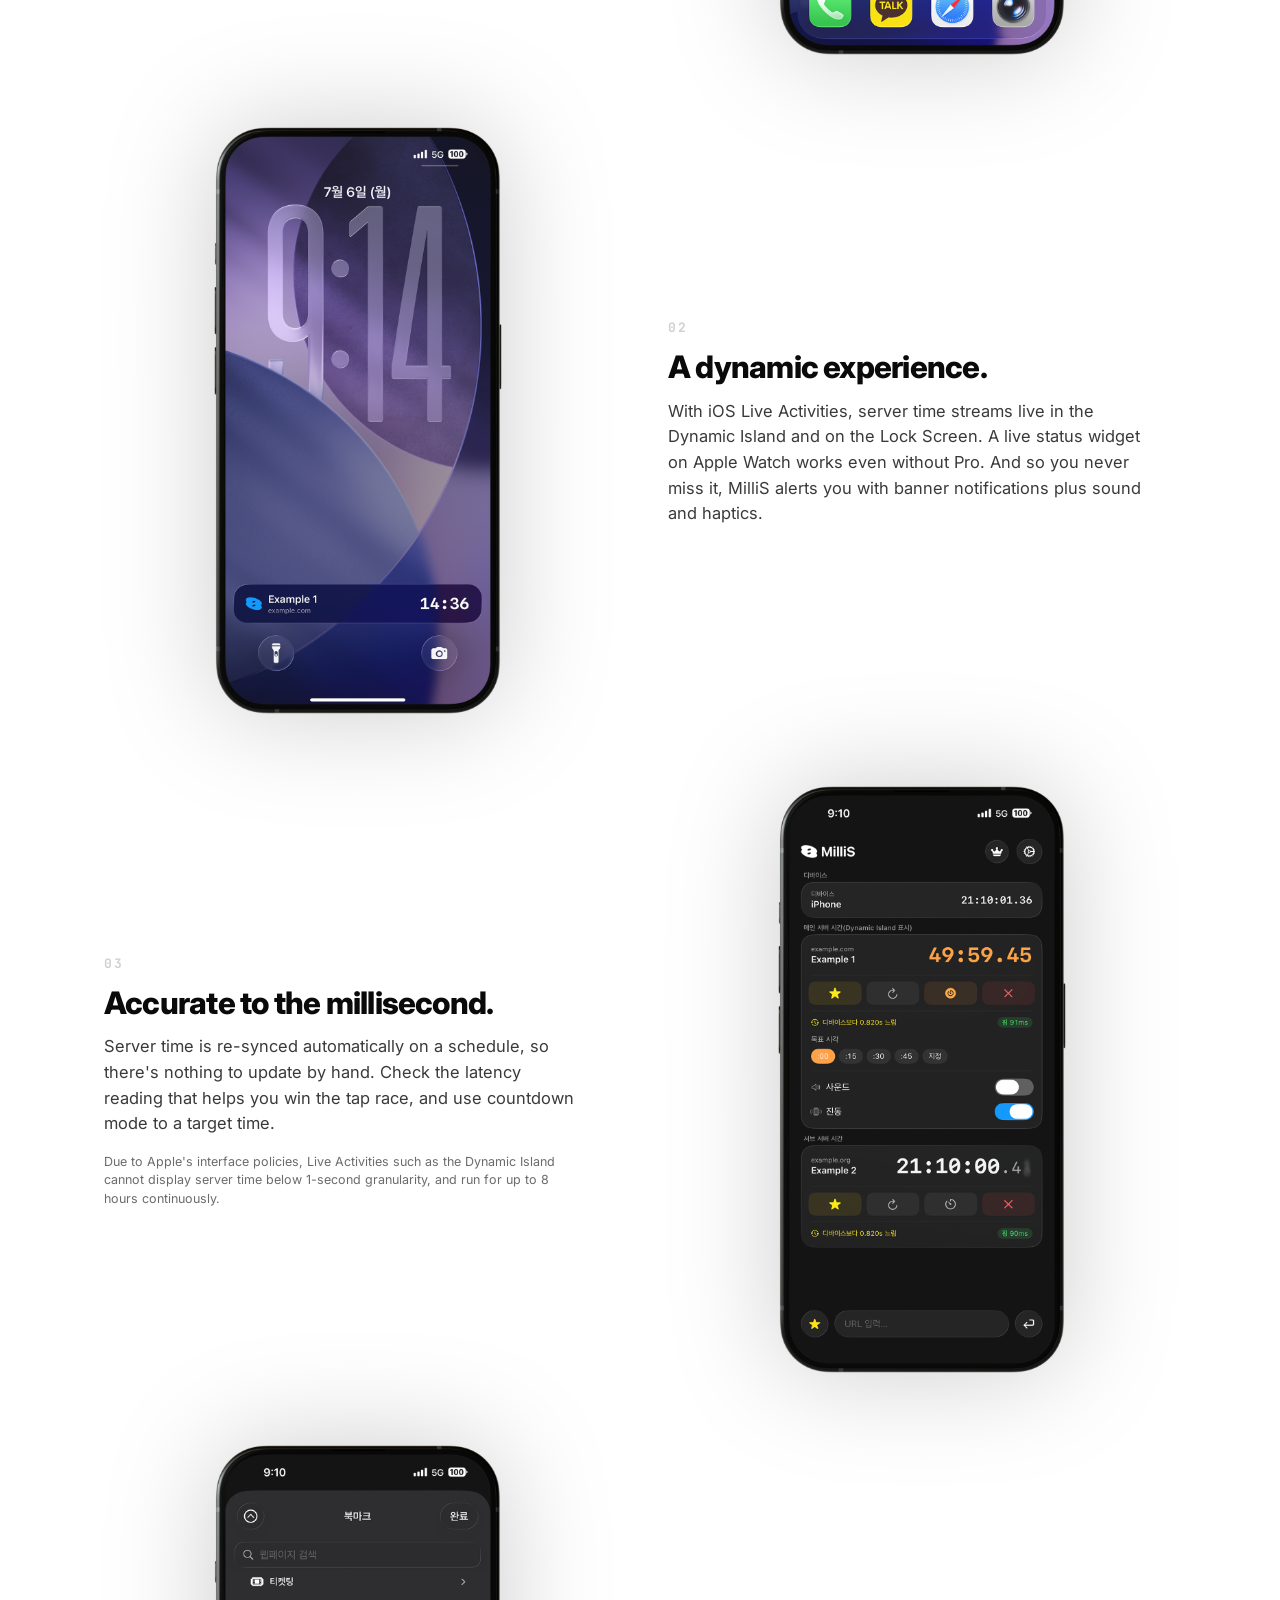
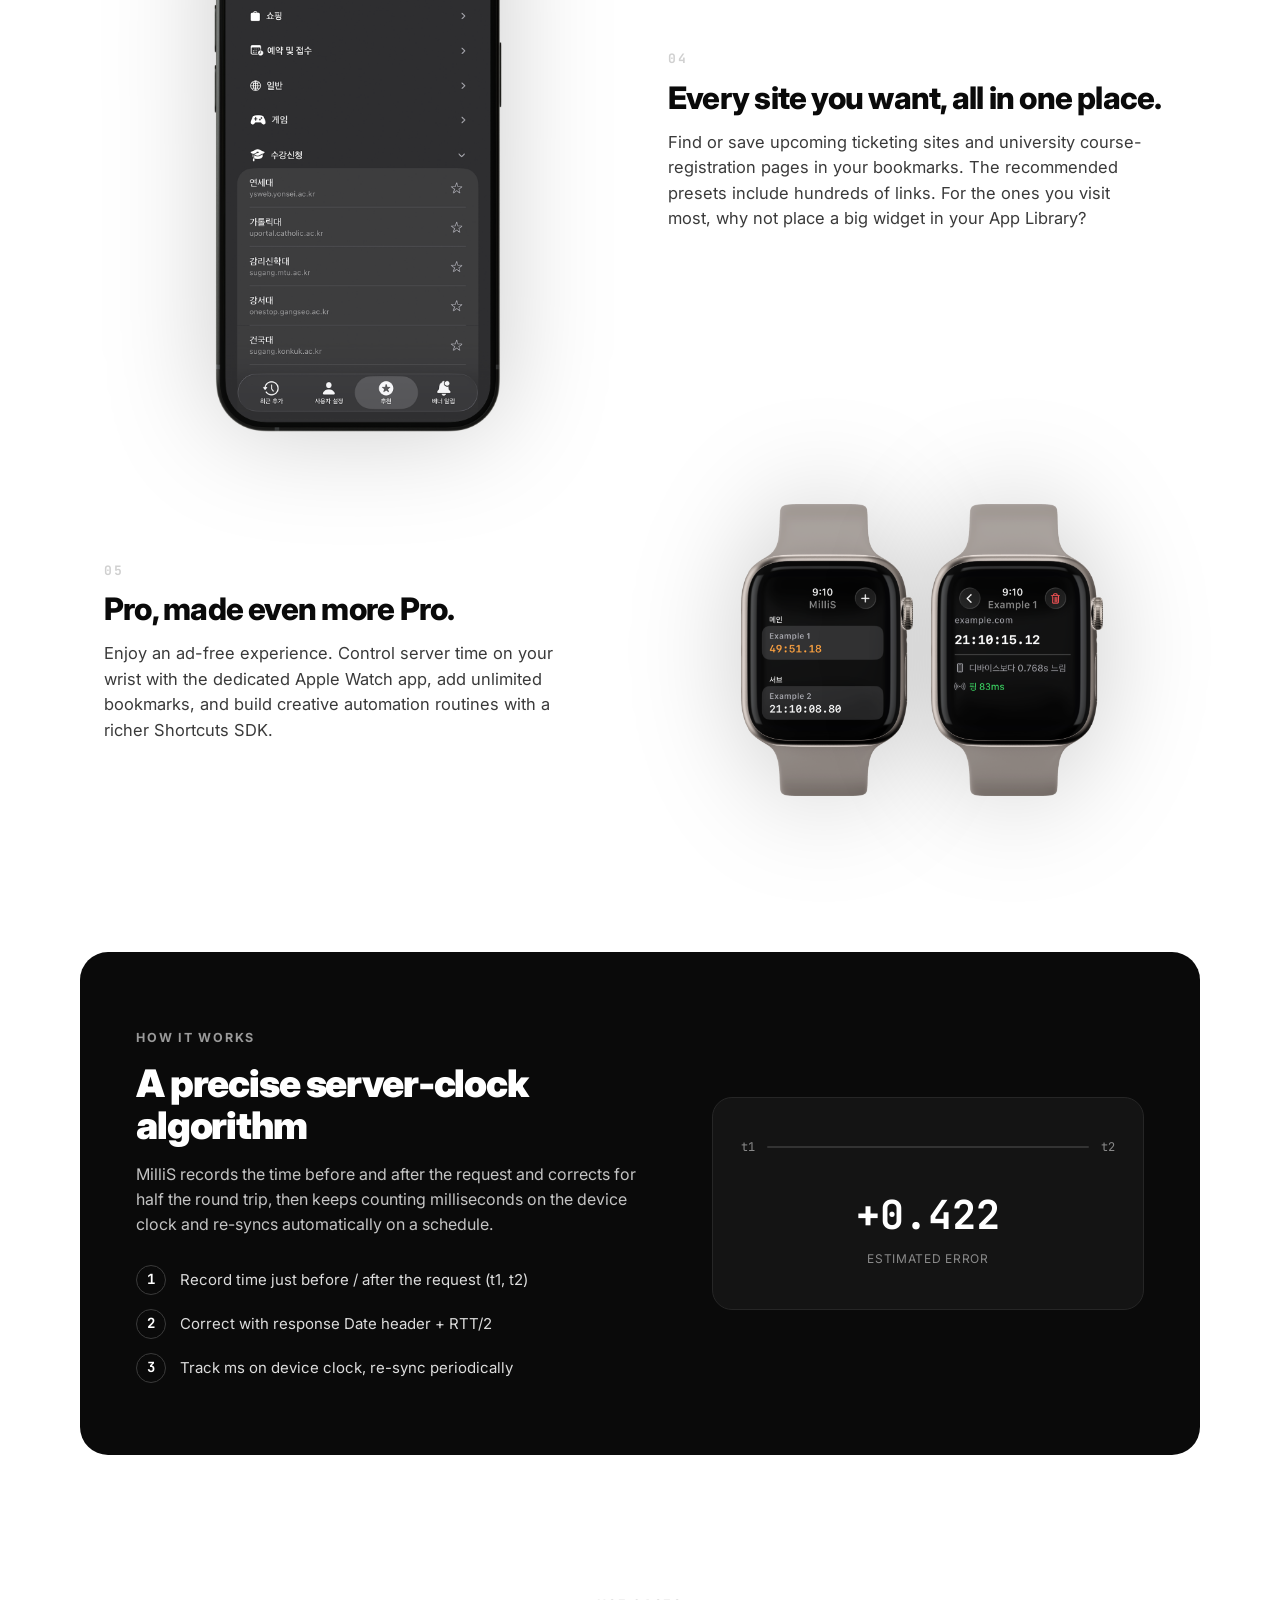
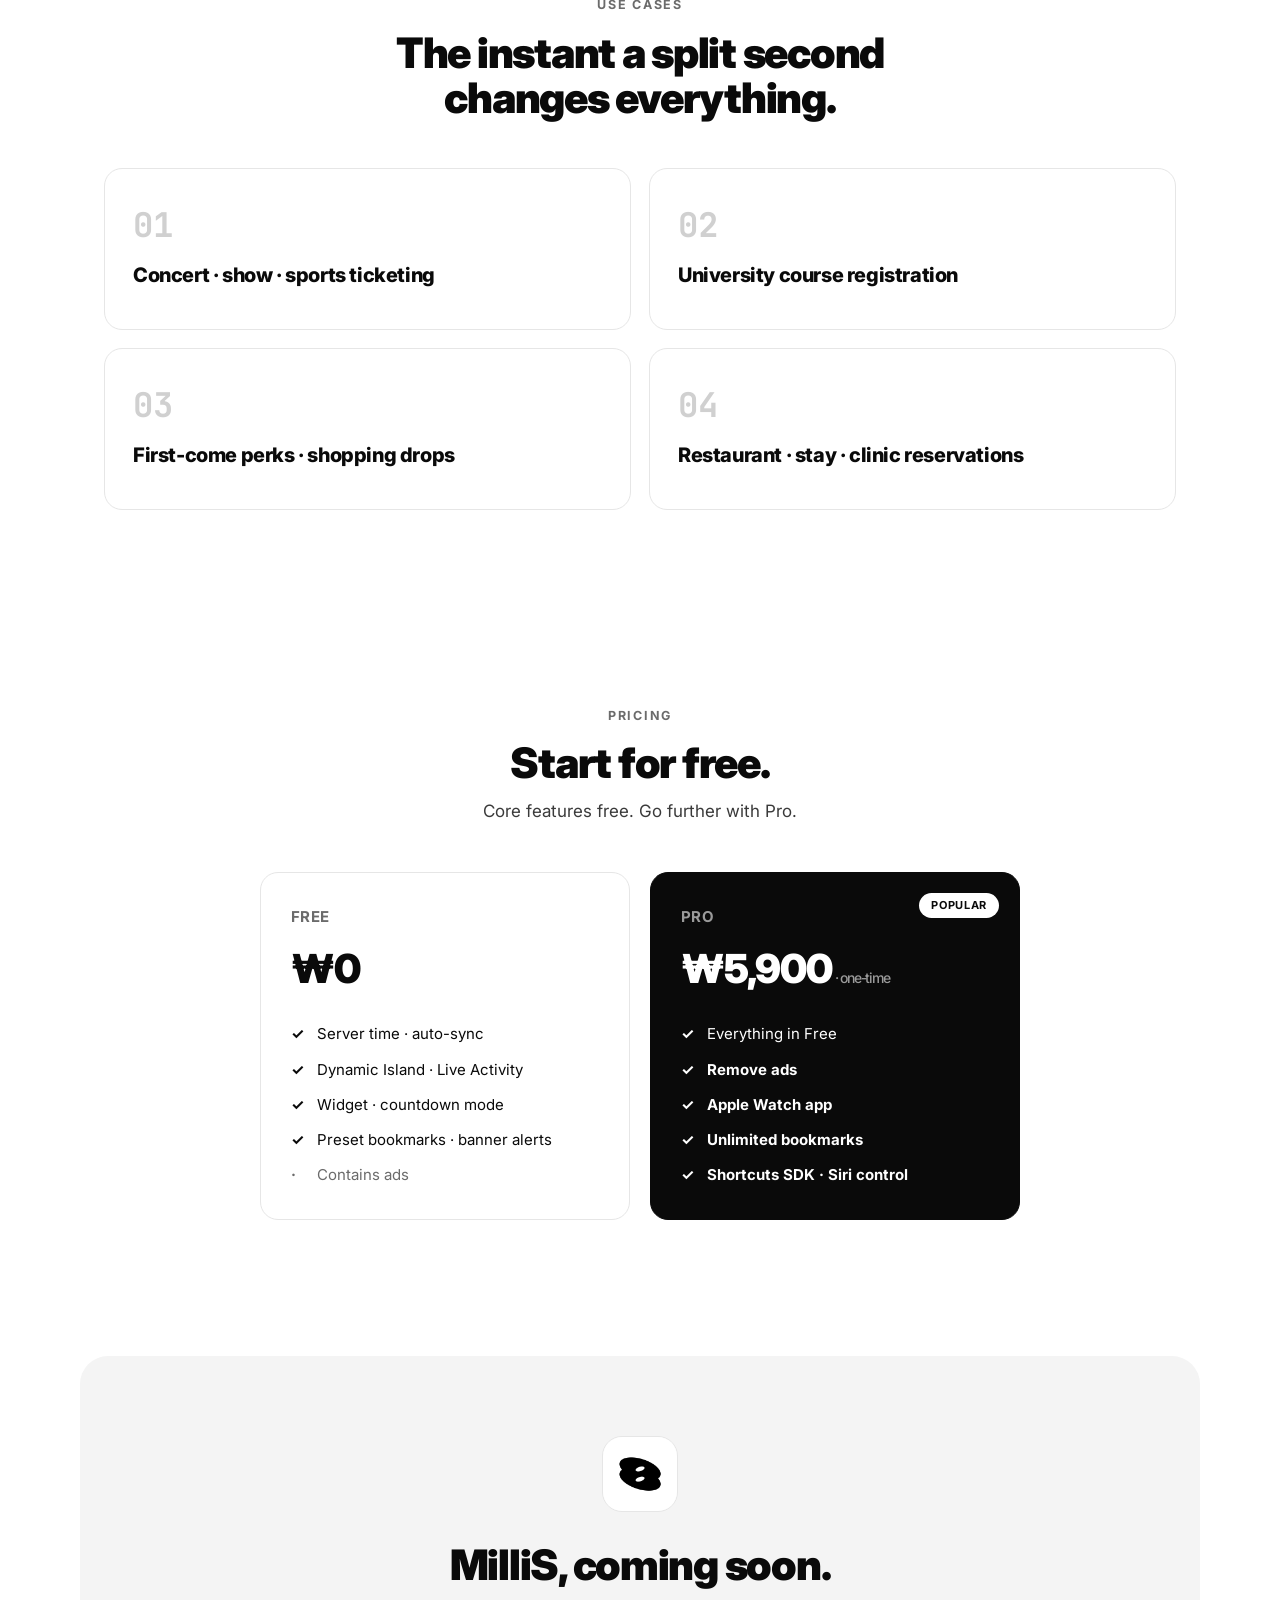
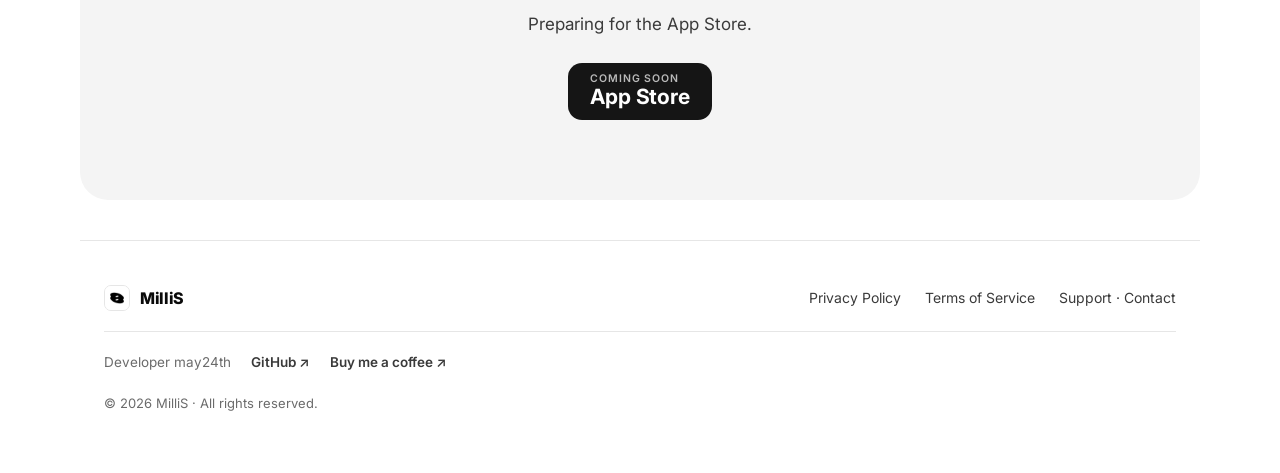
==== commit 316cb6a1: "Update index.html" ====
--- a/index.html
+++ b/index.html
@@ -55,7 +55,7 @@
           <span class="store-btn__main"> App Store</span>
         </div>
         <div class="hero__meta">
-          <span data-i18n="hero.meta1">for iPhone · Apple Watch</span>
+          <span data-i18n="hero.meta1">for iPhone · iPad · Apple Watch</span>
           <span class="dot">·</span>
           <span data-i18n="hero.meta2">무료 다운로드</span>
         </div>
@@ -76,6 +76,7 @@
             <span class="show__n">01</span>
             <h3 data-i18n="intro.page1.title">백그라운드에서 서버 시간을 확인하는 궁극의 도구.</h3>
             <p data-i18n="intro.page1.body">모바일 환경에서 티켓 예매, 선착순 구매, 수강신청을 위해 서버 시간을 확인하려면 웹페이지와 앱을 벗어나야 합니다. MilliS는 서버 시간을 항상 iPhone 화면에 표시해, 결전의 순간 직전 앱을 전환할 필요 없이 시간을 확인하고 타이밍을 잴 수 있어요.</p>
+            <p class="page__note" data-i18n="intro.page1.note">iPadOS에서는 Dynamic Island를 포함한 일부 기능 제한</p>
           </div>
         </article>
         <article class="show">
@@ -92,7 +93,7 @@
             <span class="show__n">03</span>
             <h3 data-i18n="intro.page3.title">1000분의 1초까지 정확하게.</h3>
             <p data-i18n="intro.page3.body">서버 시간을 주기적으로 자동 보정하니 손수 업데이트하지 않아도 돼요. '광클'에 도움이 되는 지연 시간도 확인해보세요. 목표 시각까지의 카운트다운 모드도 지원합니다.</p>
-            <p class="page__note" data-i18n="intro.page3.note">Apple의 인터페이스 관리 정책으로 Dynamic Island 등 Live Activities에서 1s 미만의 단위로 서버 시간을 표시할 수 없으며, 연속으로 최대 8시간까지 동작함.</p>
+            <p class="page__note" data-i18n="intro.page3.note">Apple의 인터페이스 관리 정책으로 Dynamic Island 등 Live Activities에서 1s 미만의 단위로 서버 시간 미표시, 연속으로 최대 8시간 동작</p>
           </div>
         </article>
         <article class="show">
--- a/style.css
+++ b/style.css
@@ -44,7 +44,7 @@
   padding: 16px 24px;
   background: rgba(255,255,255,0.8);
   backdrop-filter: saturate(180%) blur(16px);
-  border-bottom: 1px solid var(--line);
+  border-bottom: none;
 }
 .nav__brand { display: flex; align-items: center; gap: 10px; }
 .nav__icon { width: 30px; height: 30px; border-radius: 8px; border: 1px solid var(--line); }
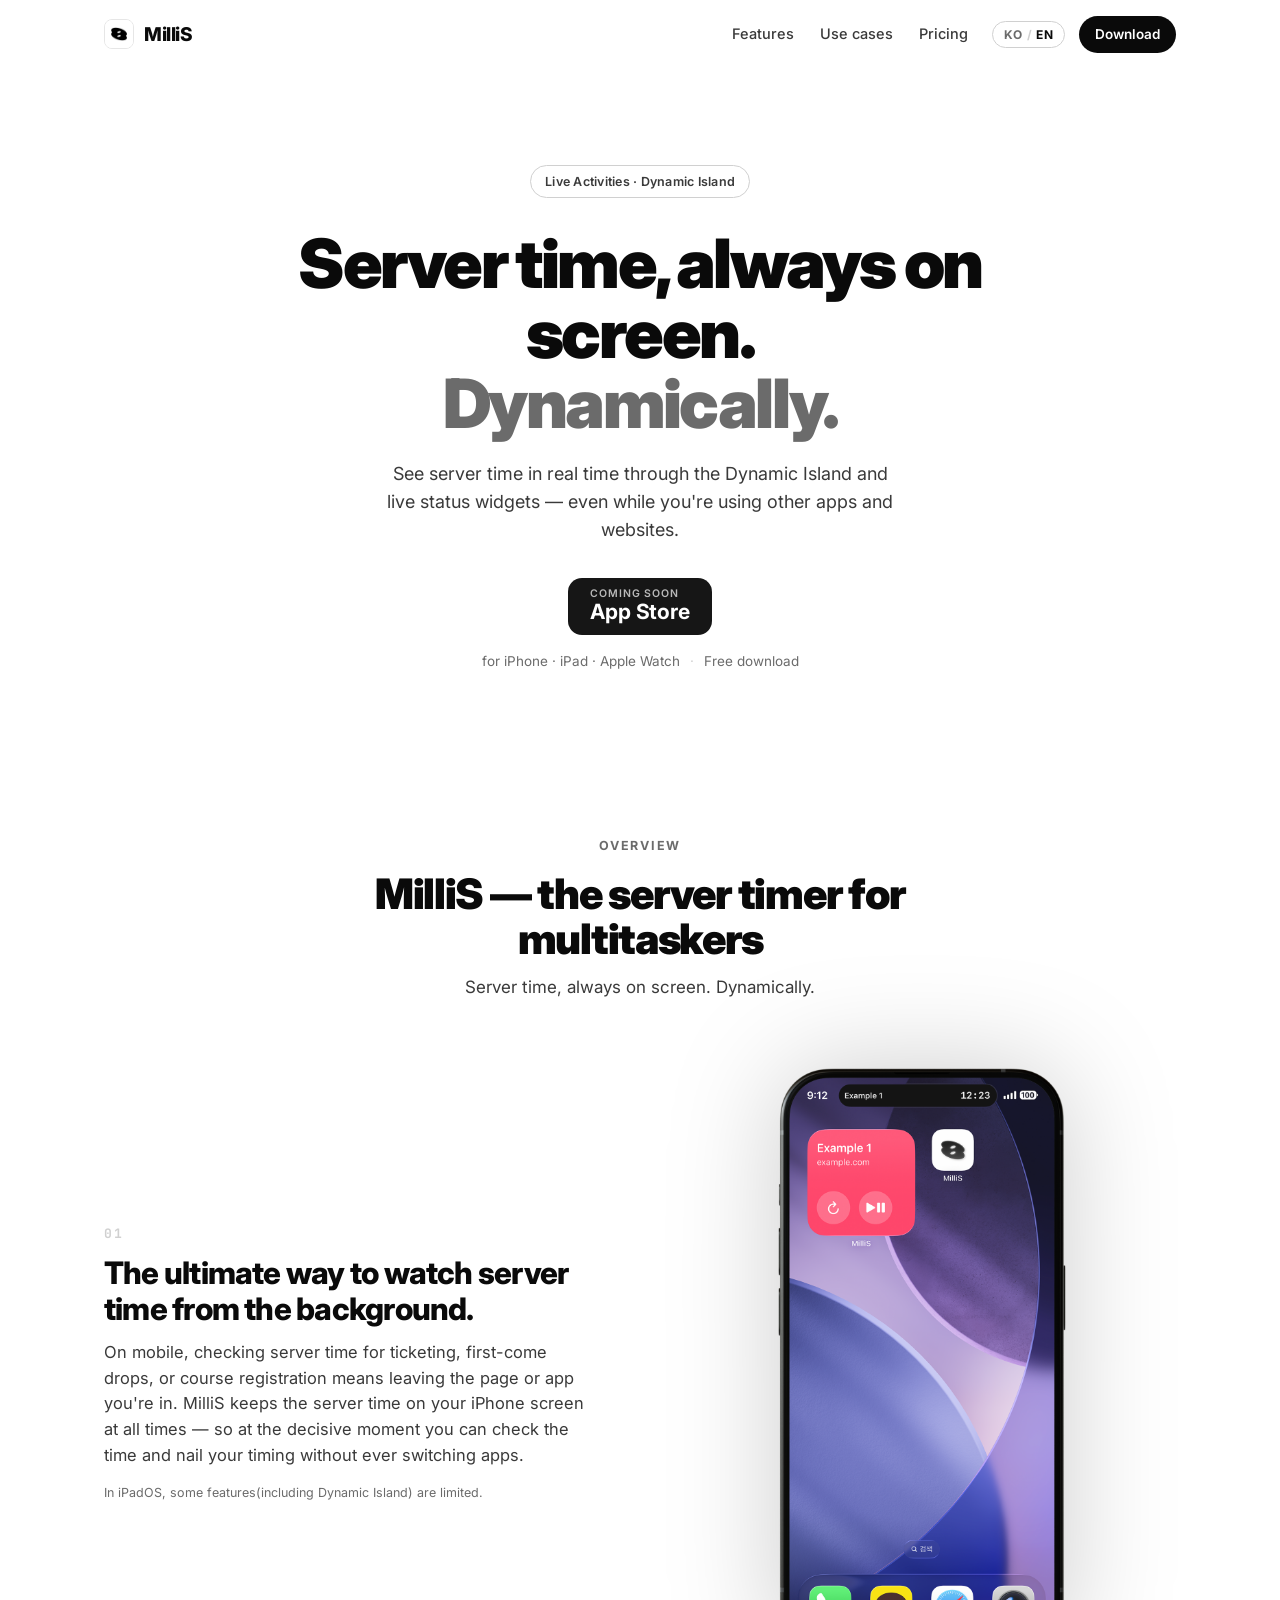
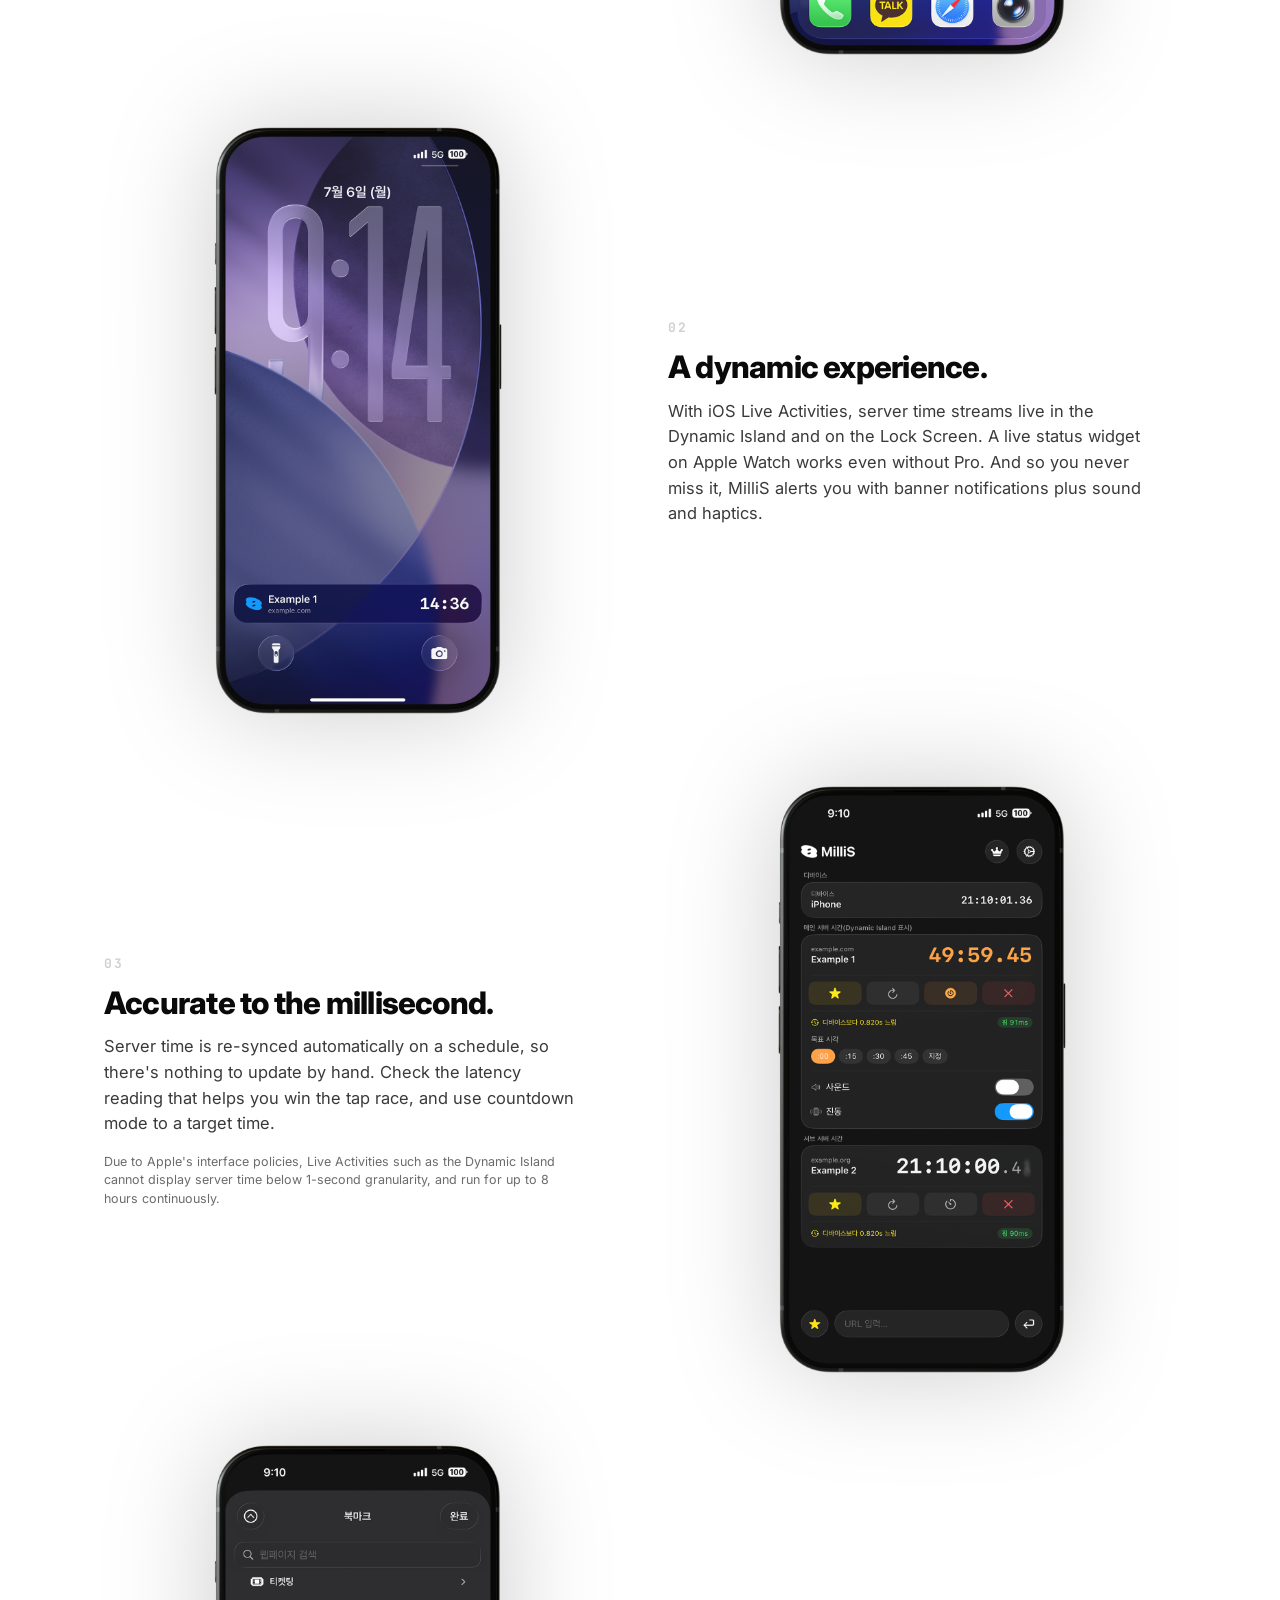
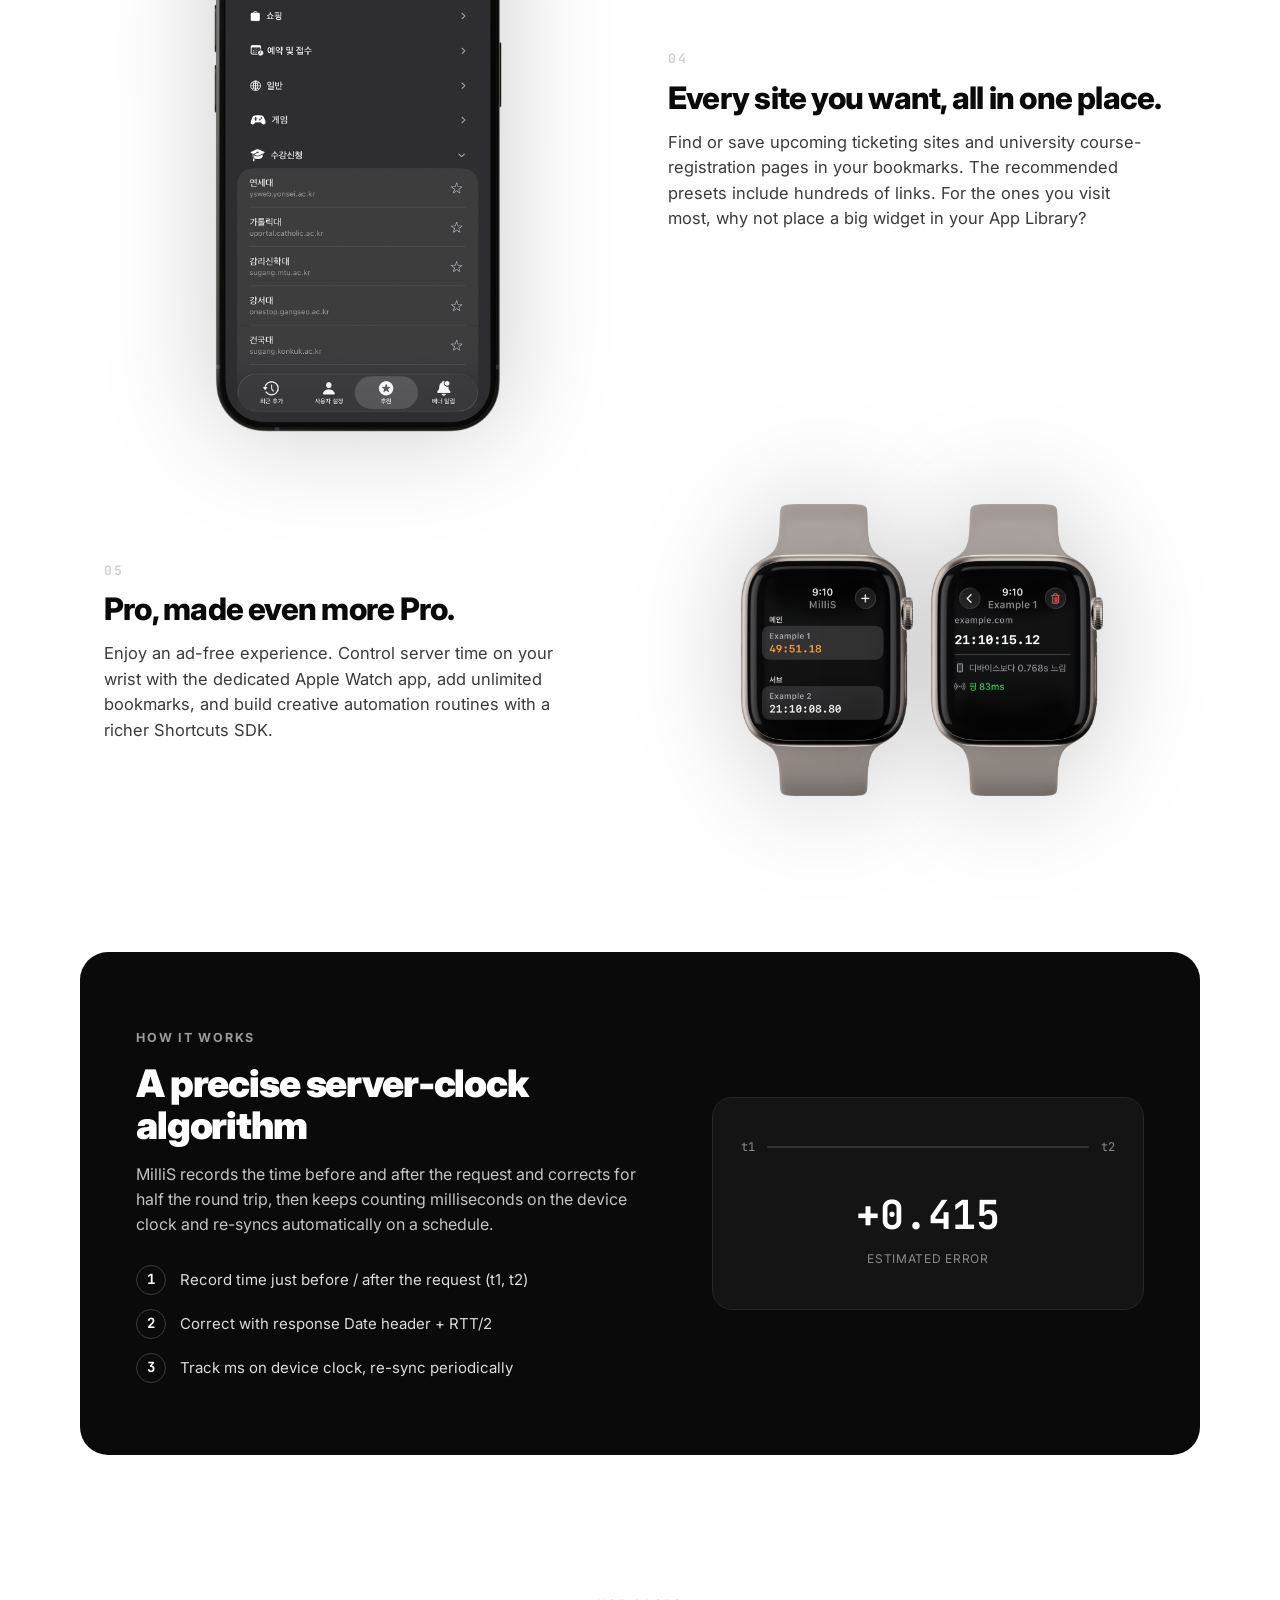
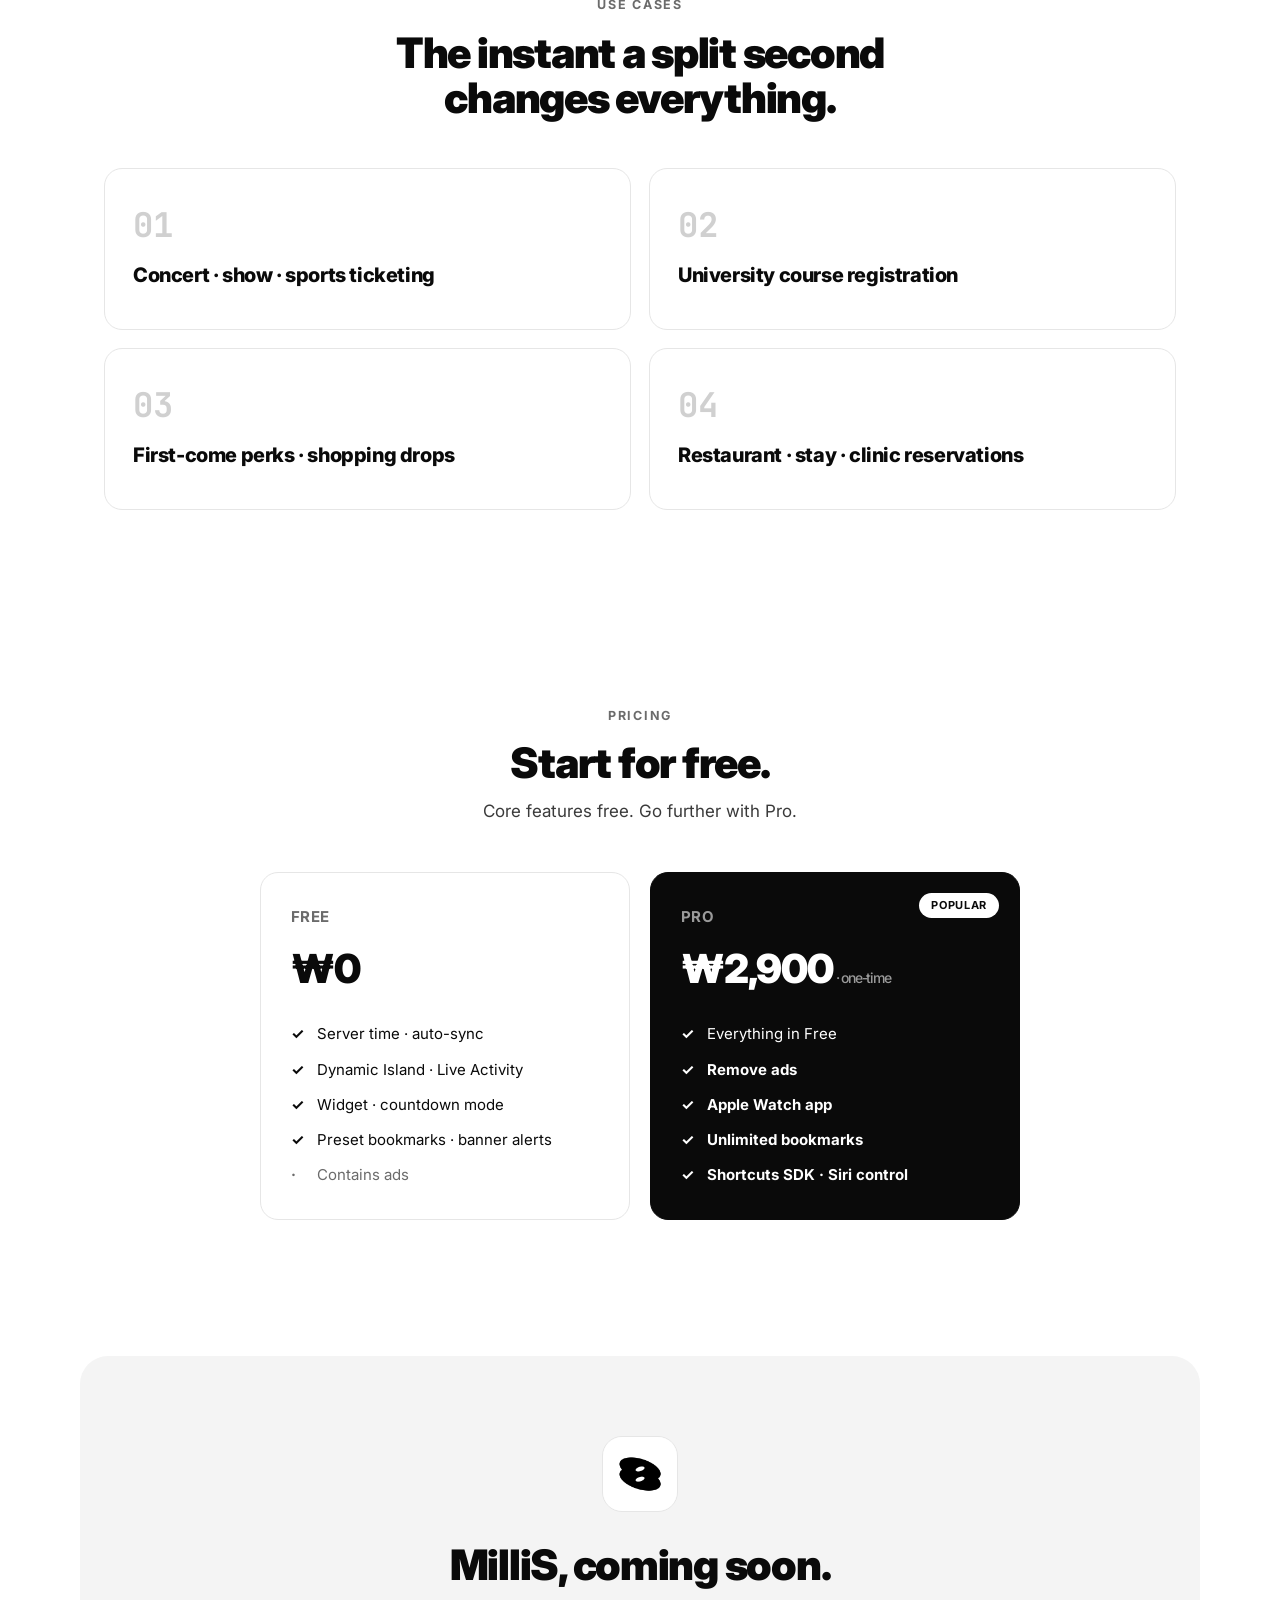
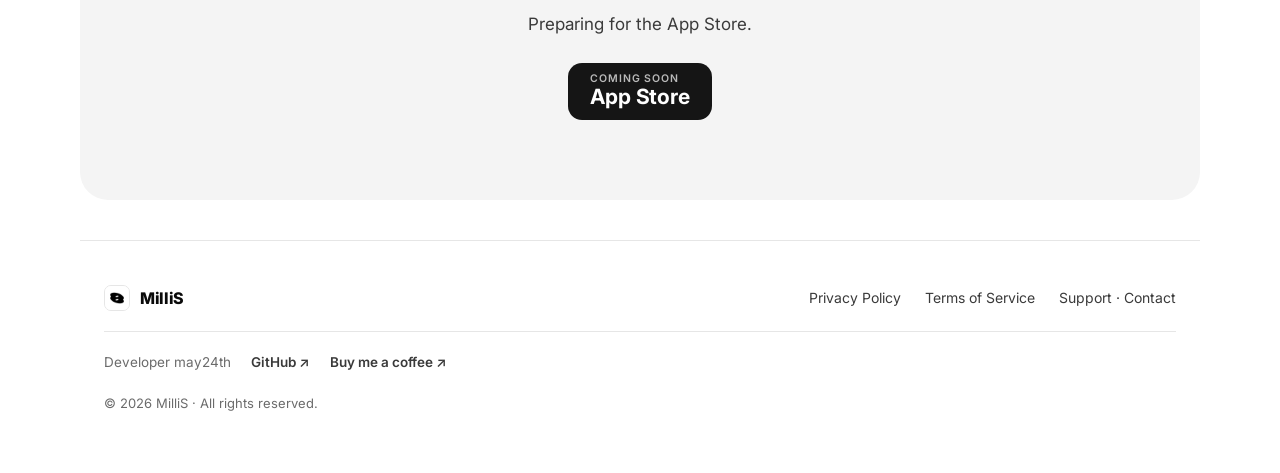
==== commit 57569d6c: "Update index.html" ====
--- a/index.html
+++ b/index.html
@@ -176,7 +176,7 @@
         <div class="plan plan--pro">
           <div class="plan__tag" data-i18n="price.pro.tag">추천</div>
           <div class="plan__name" data-i18n="price.pro.n">Pro</div>
-          <div class="plan__price">₩5,900<small data-i18n="price.pro.once"> · 1회 구매</small></div>
+          <div class="plan__price">₩2,900<small data-i18n="price.pro.once"> · 1회 구매</small></div>
           <ul>
             <li data-i18n="price.pro.1">Free의 모든 기능</li>
             <li data-i18n="price.pro.2"><b>광고 제거</b></li>
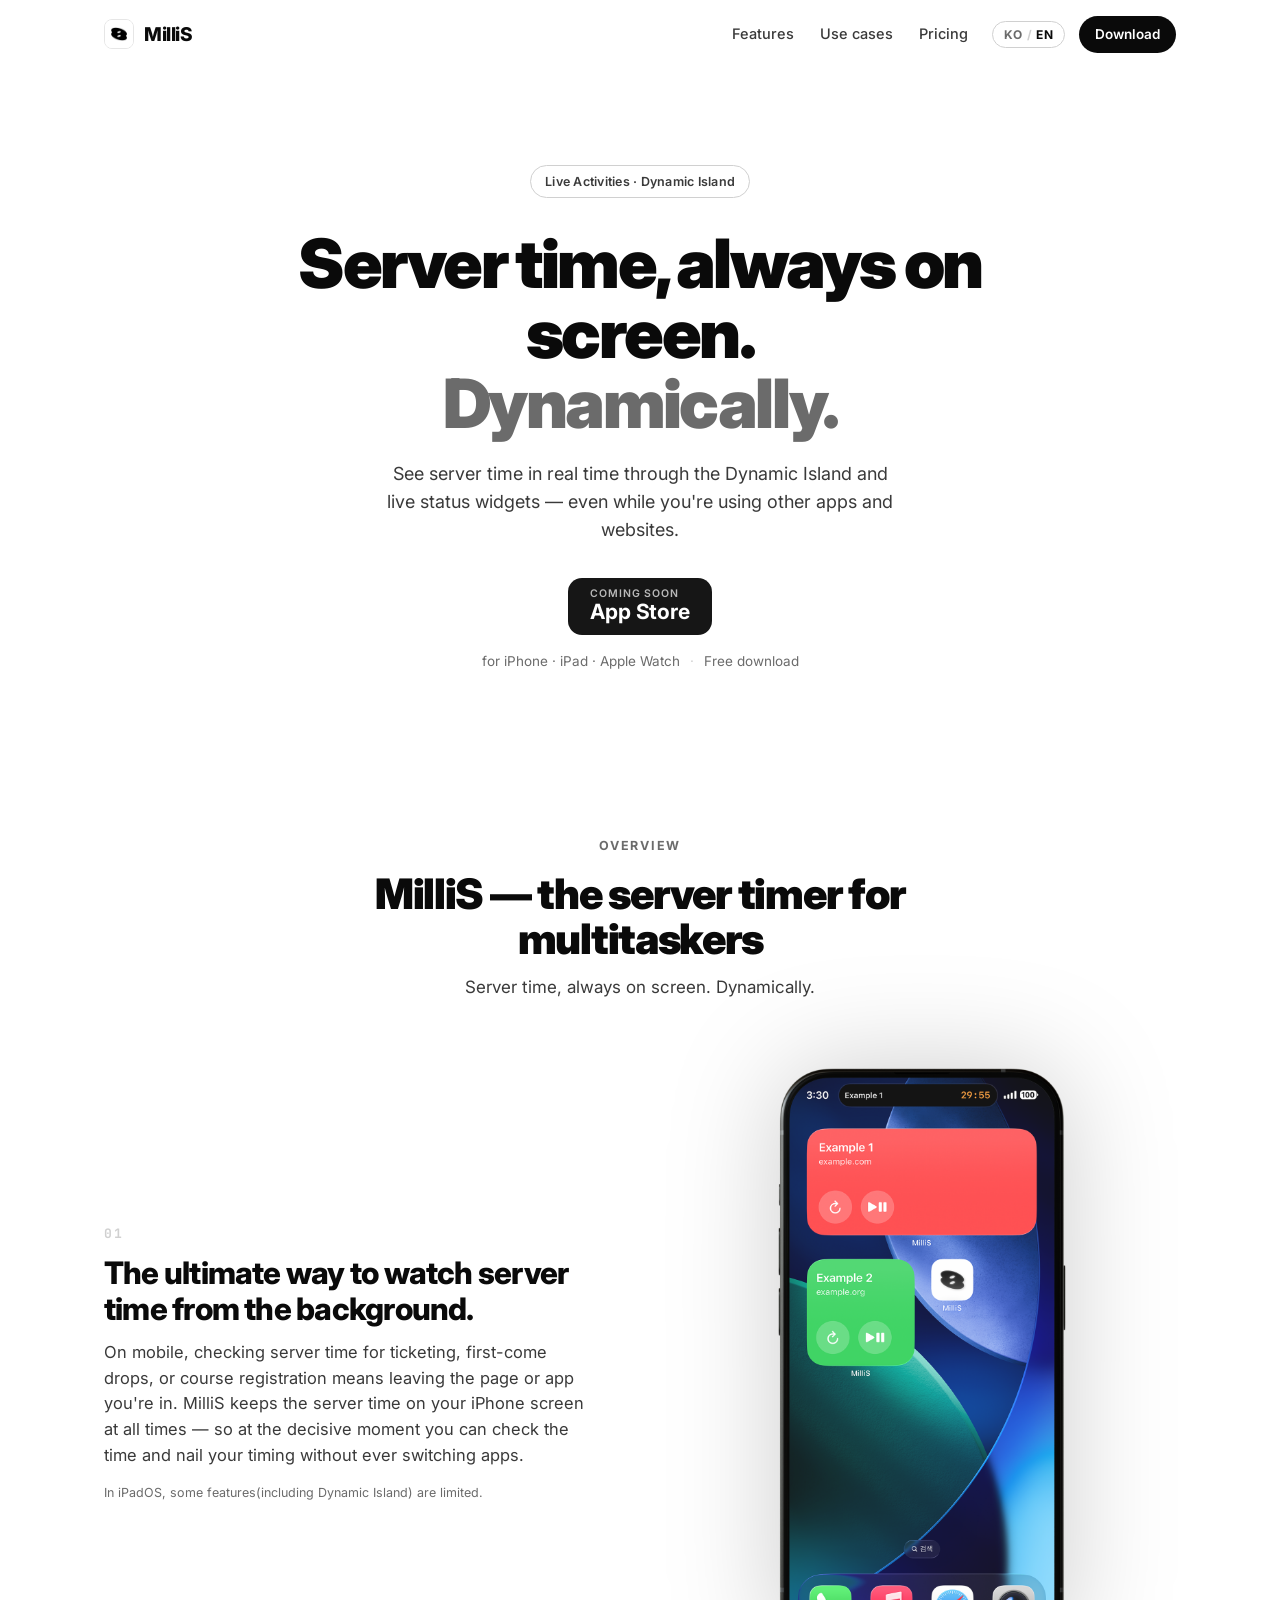
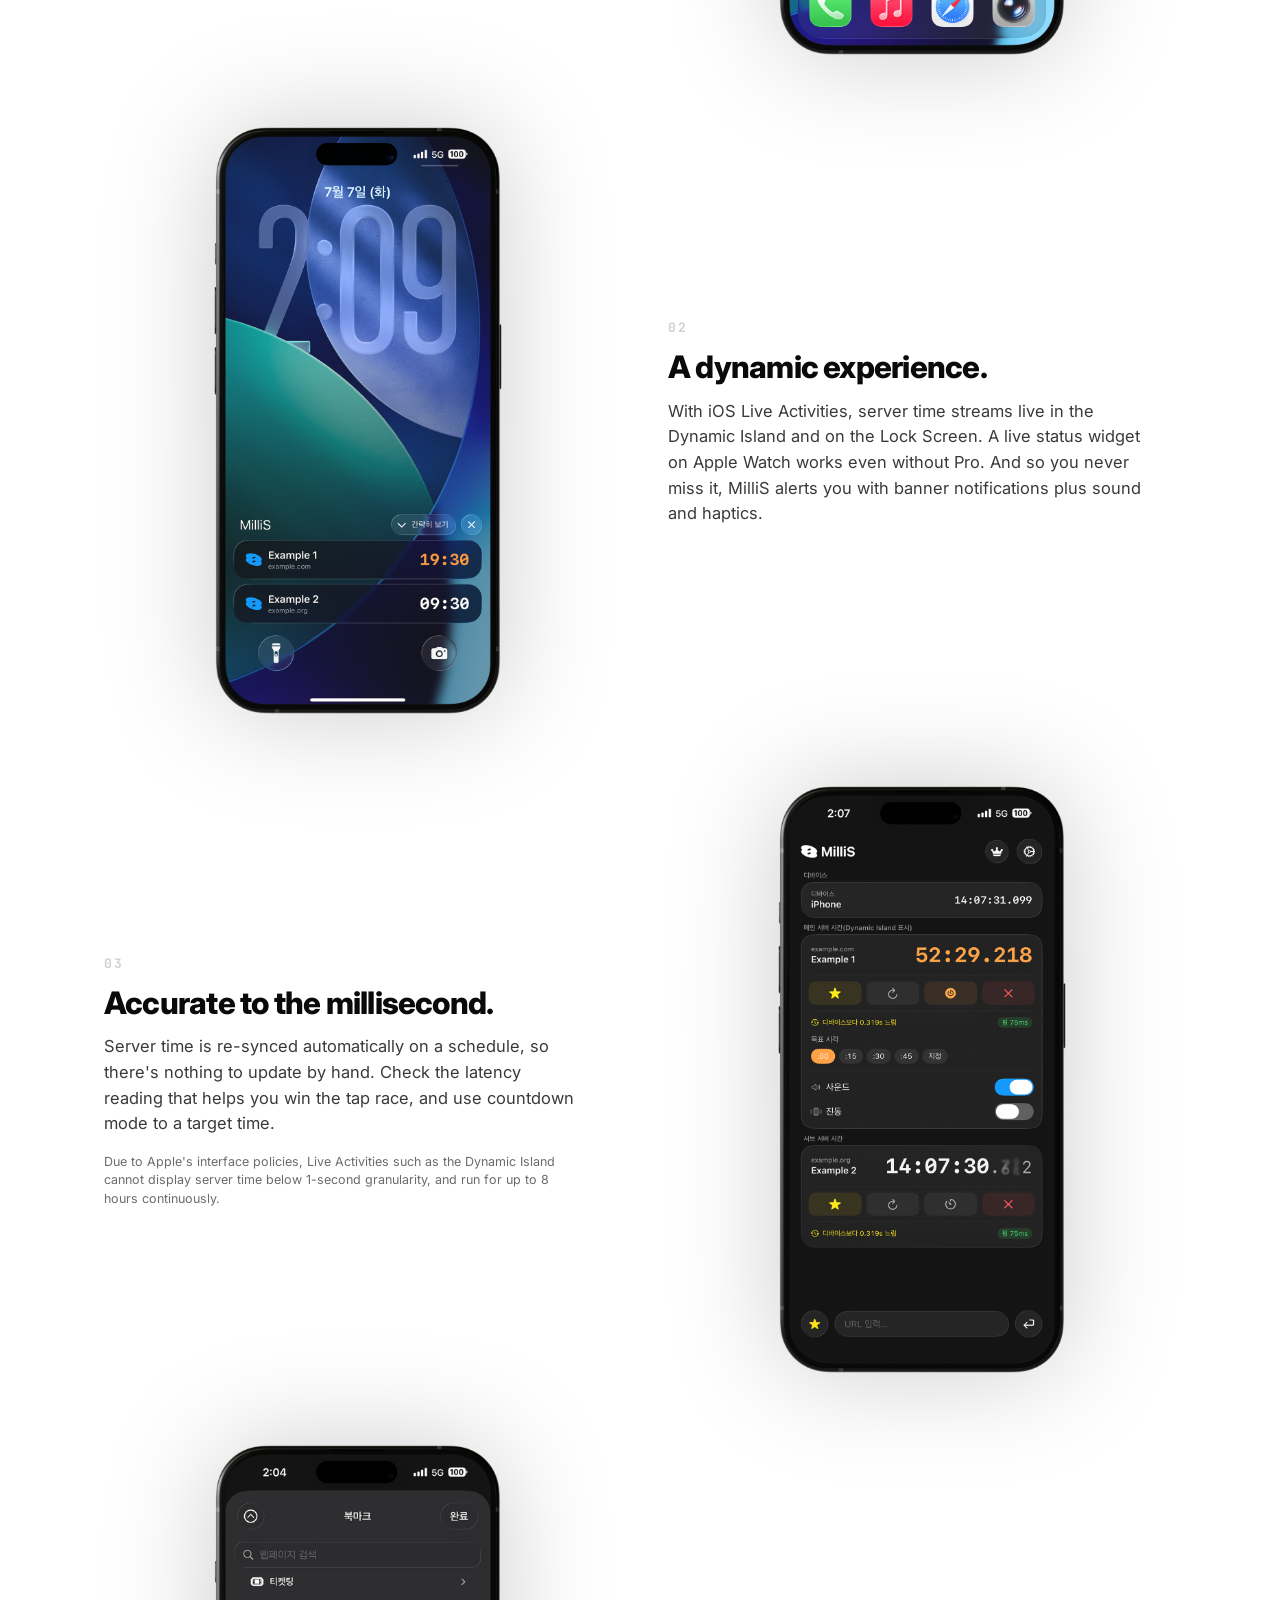
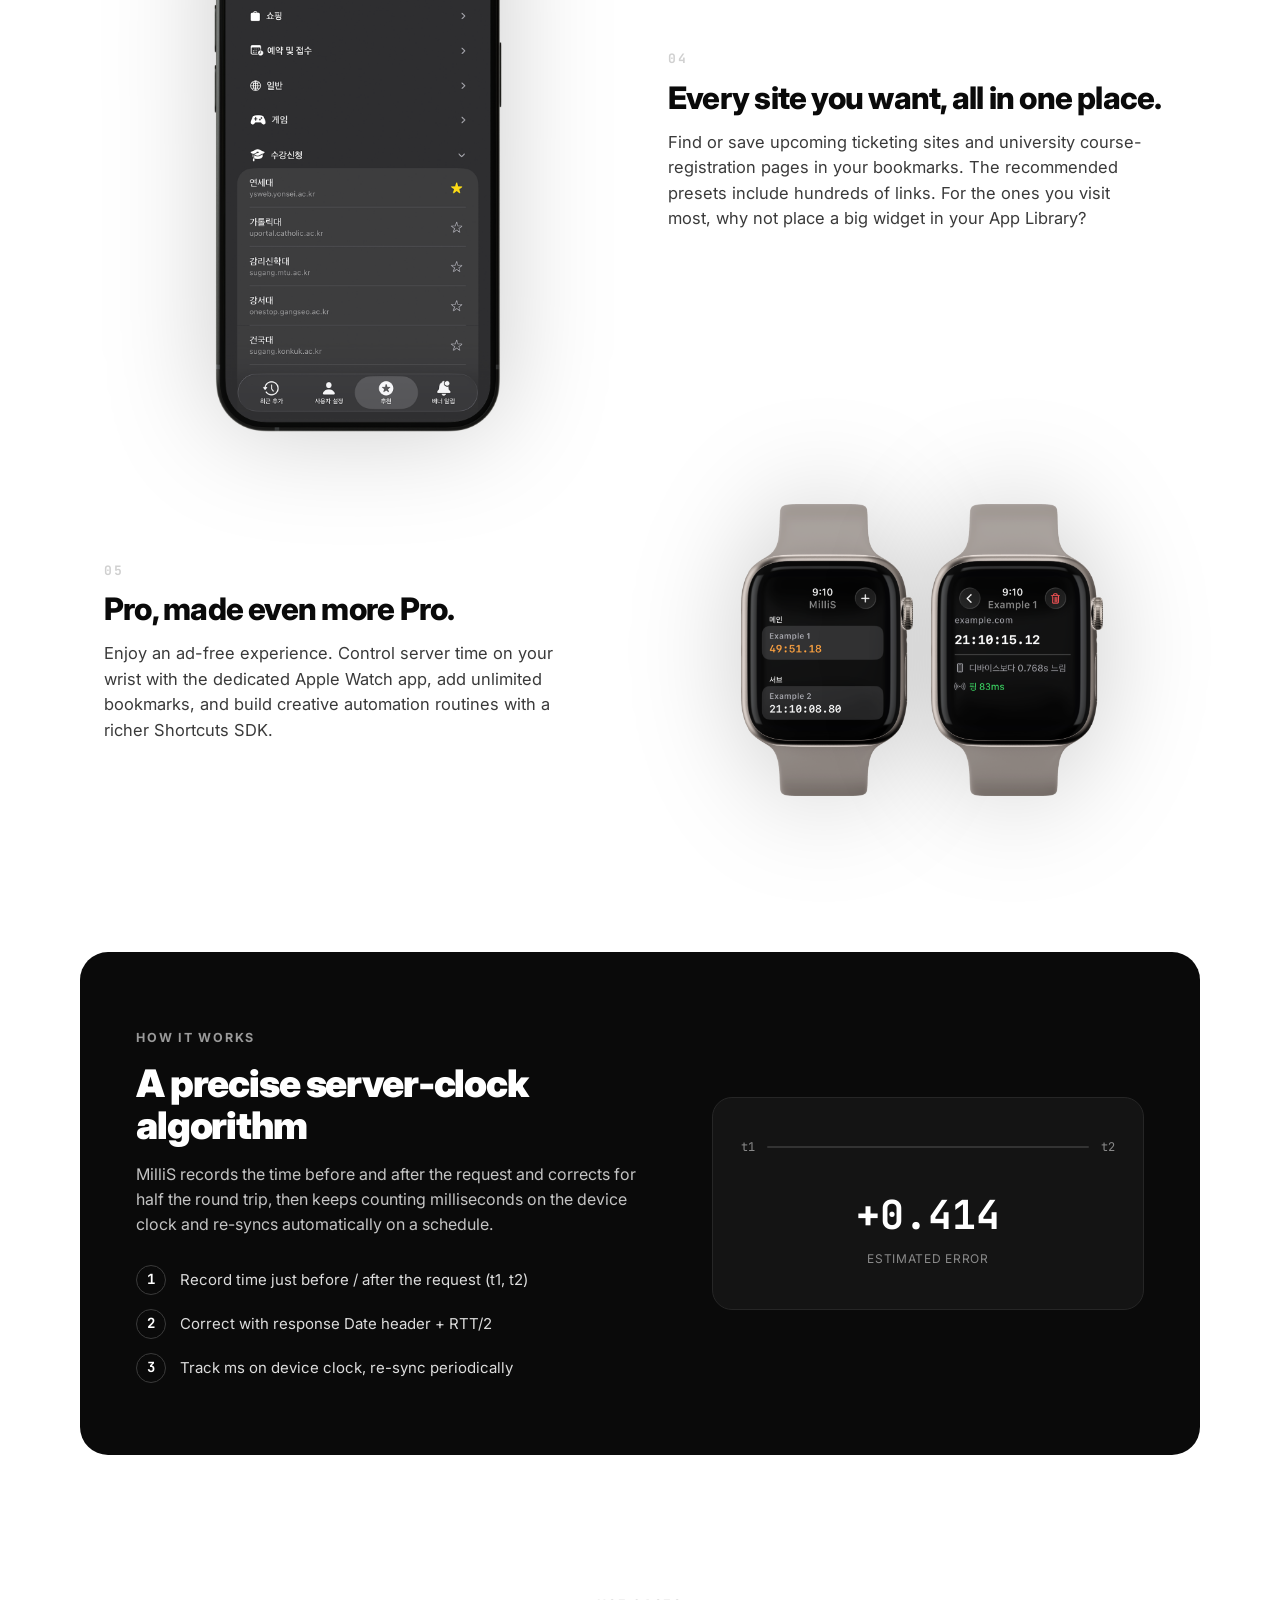
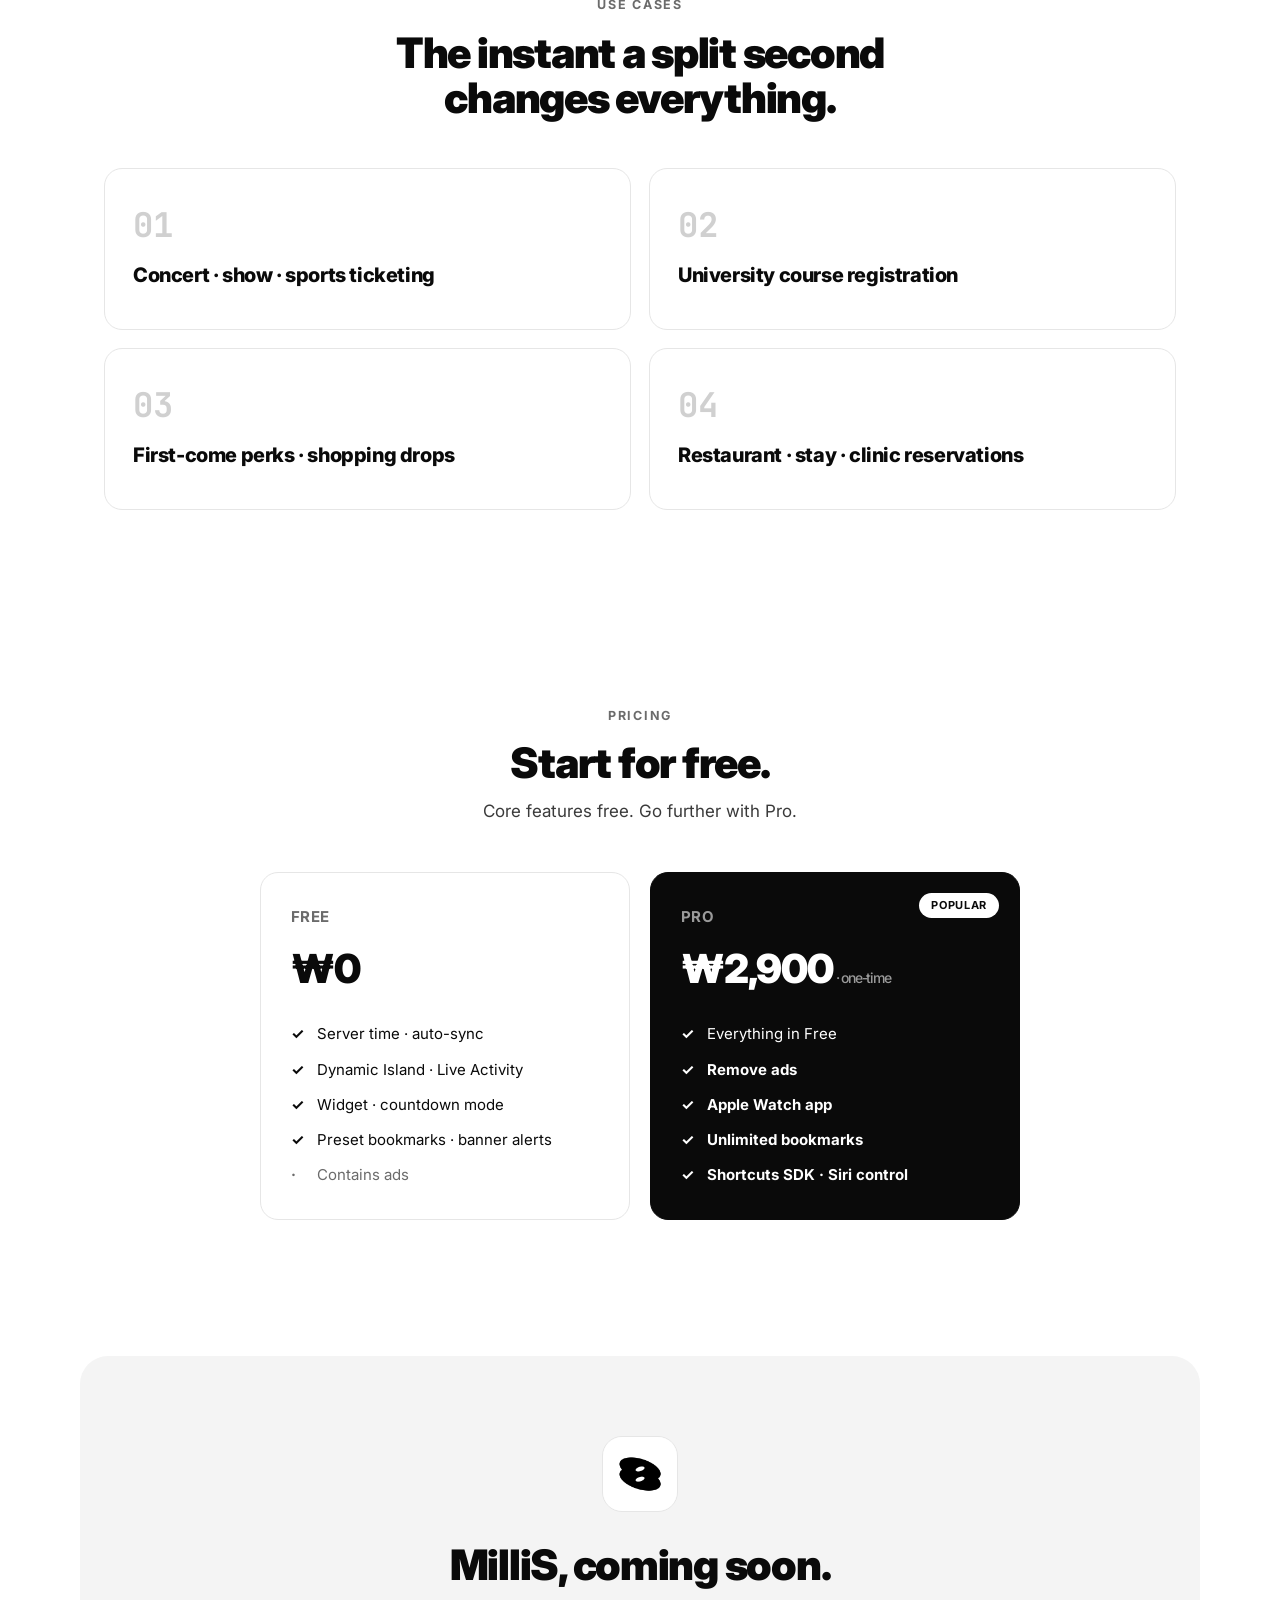
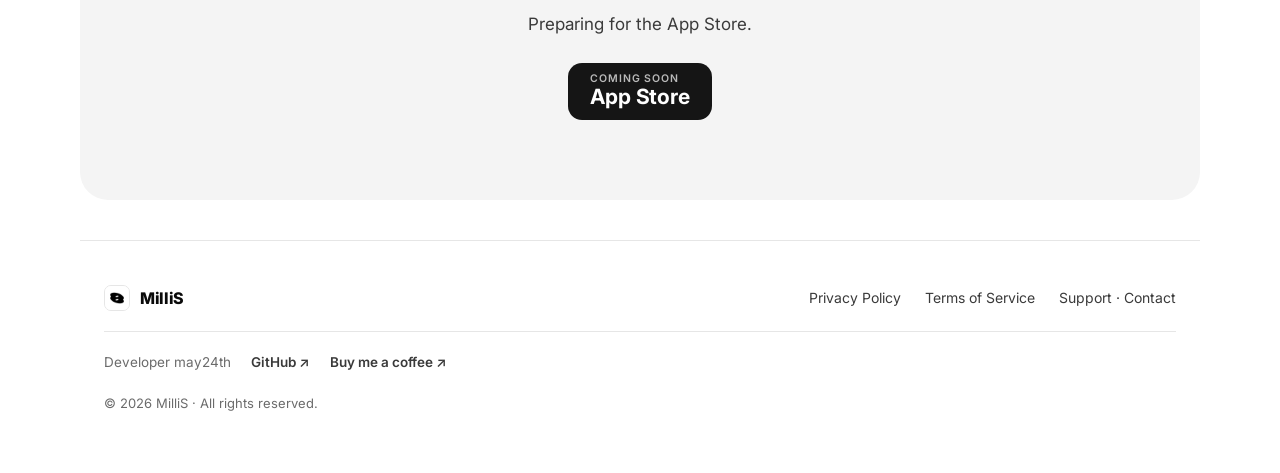
==== commit 4e6c7bb5: "Update index.html" ====
--- a/index.html
+++ b/index.html
@@ -51,7 +51,7 @@
       </p>
       <div class="hero__cta">
         <div class="store-btn is-soon" id="download">
-          <span class="store-btn__eyebrow" data-i18n="hero.soon">출시 예정</span>
+          <span class="store-btn__eyebrow" data-i18n="hero.soon">Download on the</span>
           <span class="store-btn__main"> App Store</span>
         </div>
         <div class="hero__meta">
@@ -191,10 +191,10 @@
     <!-- CTA -->
     <section class="cta">
       <img src="assets/app-icon.png" alt="MilliS" class="cta__icon" />
-      <h2 data-i18n="cta.title">MilliS, 곧 만나요.</h2>
-      <p data-i18n="cta.sub">App Store 출시를 준비 중입니다.</p>
+      <h2 data-i18n="cta.title">MilliS, 지금 만나보세요.</h2>
+      <p data-i18n="cta.sub">App Store에서 다운로드하세요.</p>
       <div class="store-btn is-soon">
-        <span class="store-btn__eyebrow" data-i18n="hero.soon">출시 예정</span>
+        <span class="store-btn__eyebrow" data-i18n="hero.soon">Download on the</span>
         <span class="store-btn__main"> App Store</span>
       </div>
     </section>
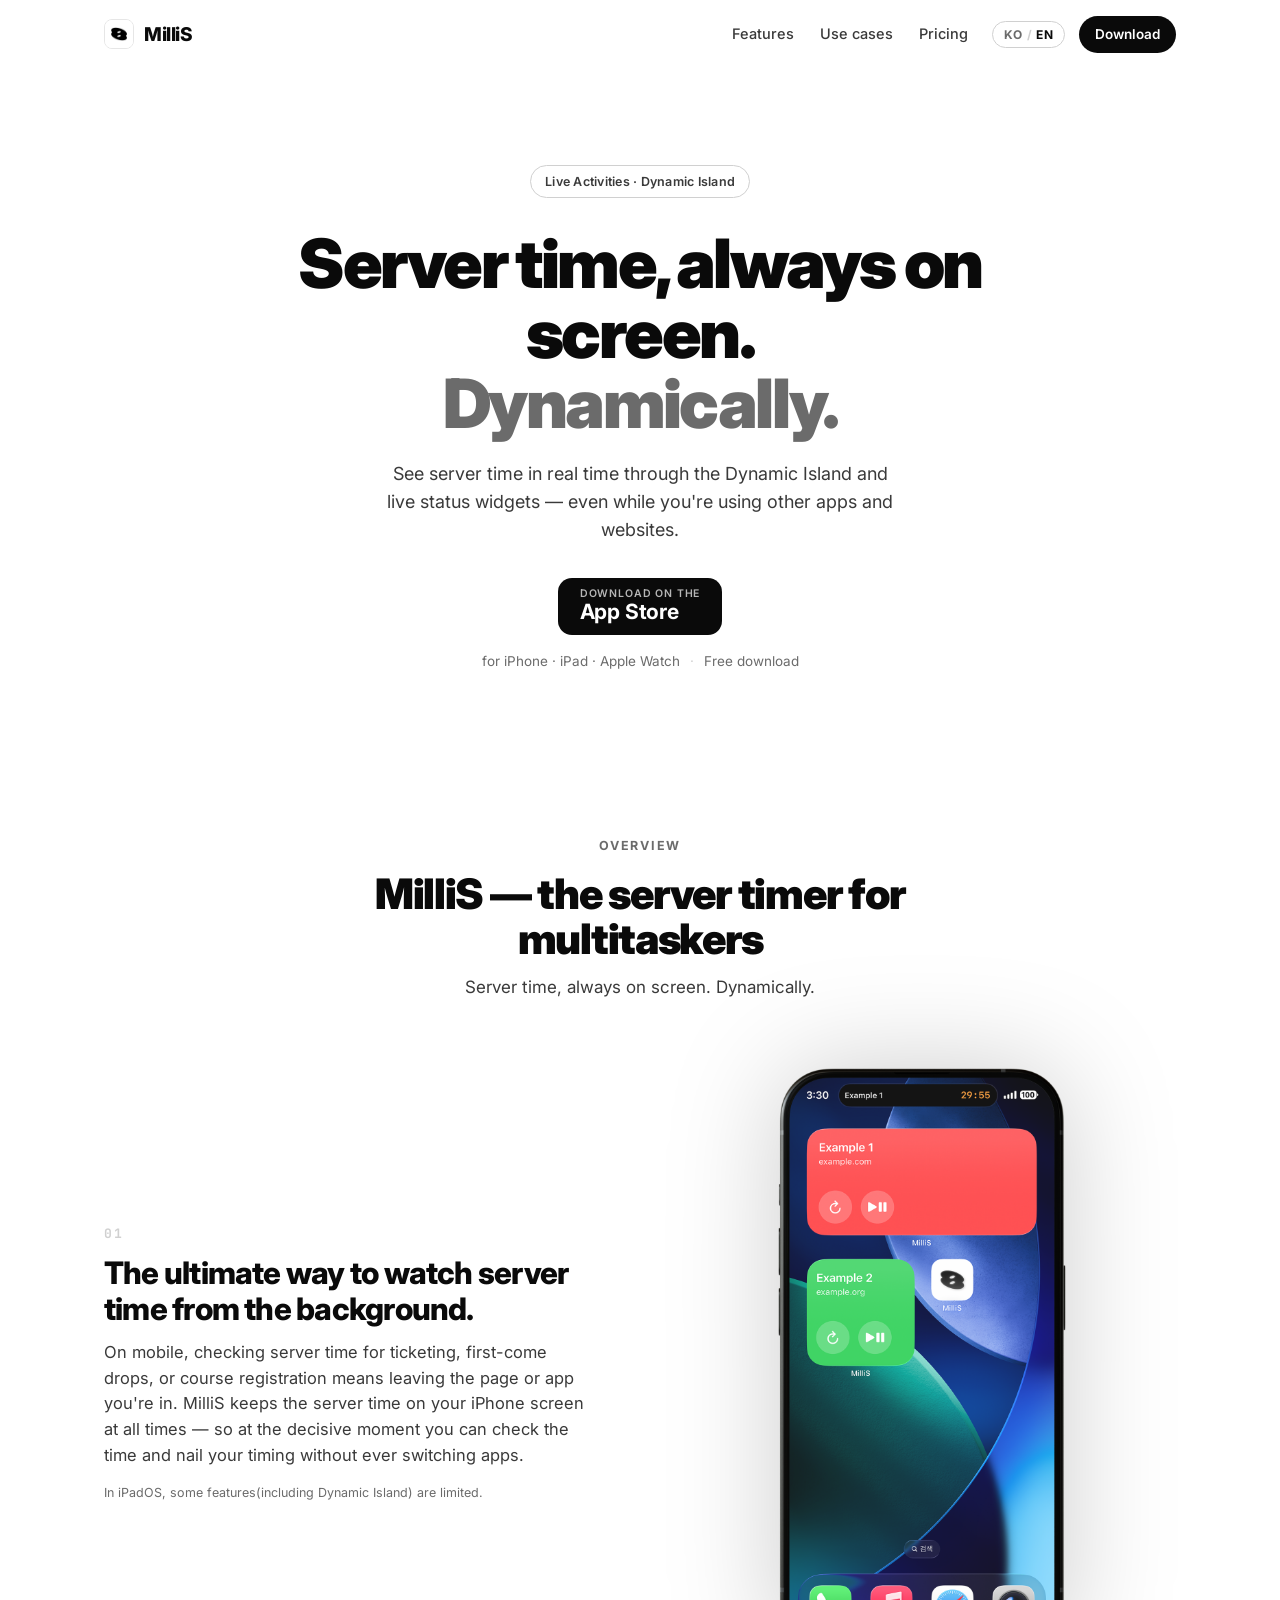
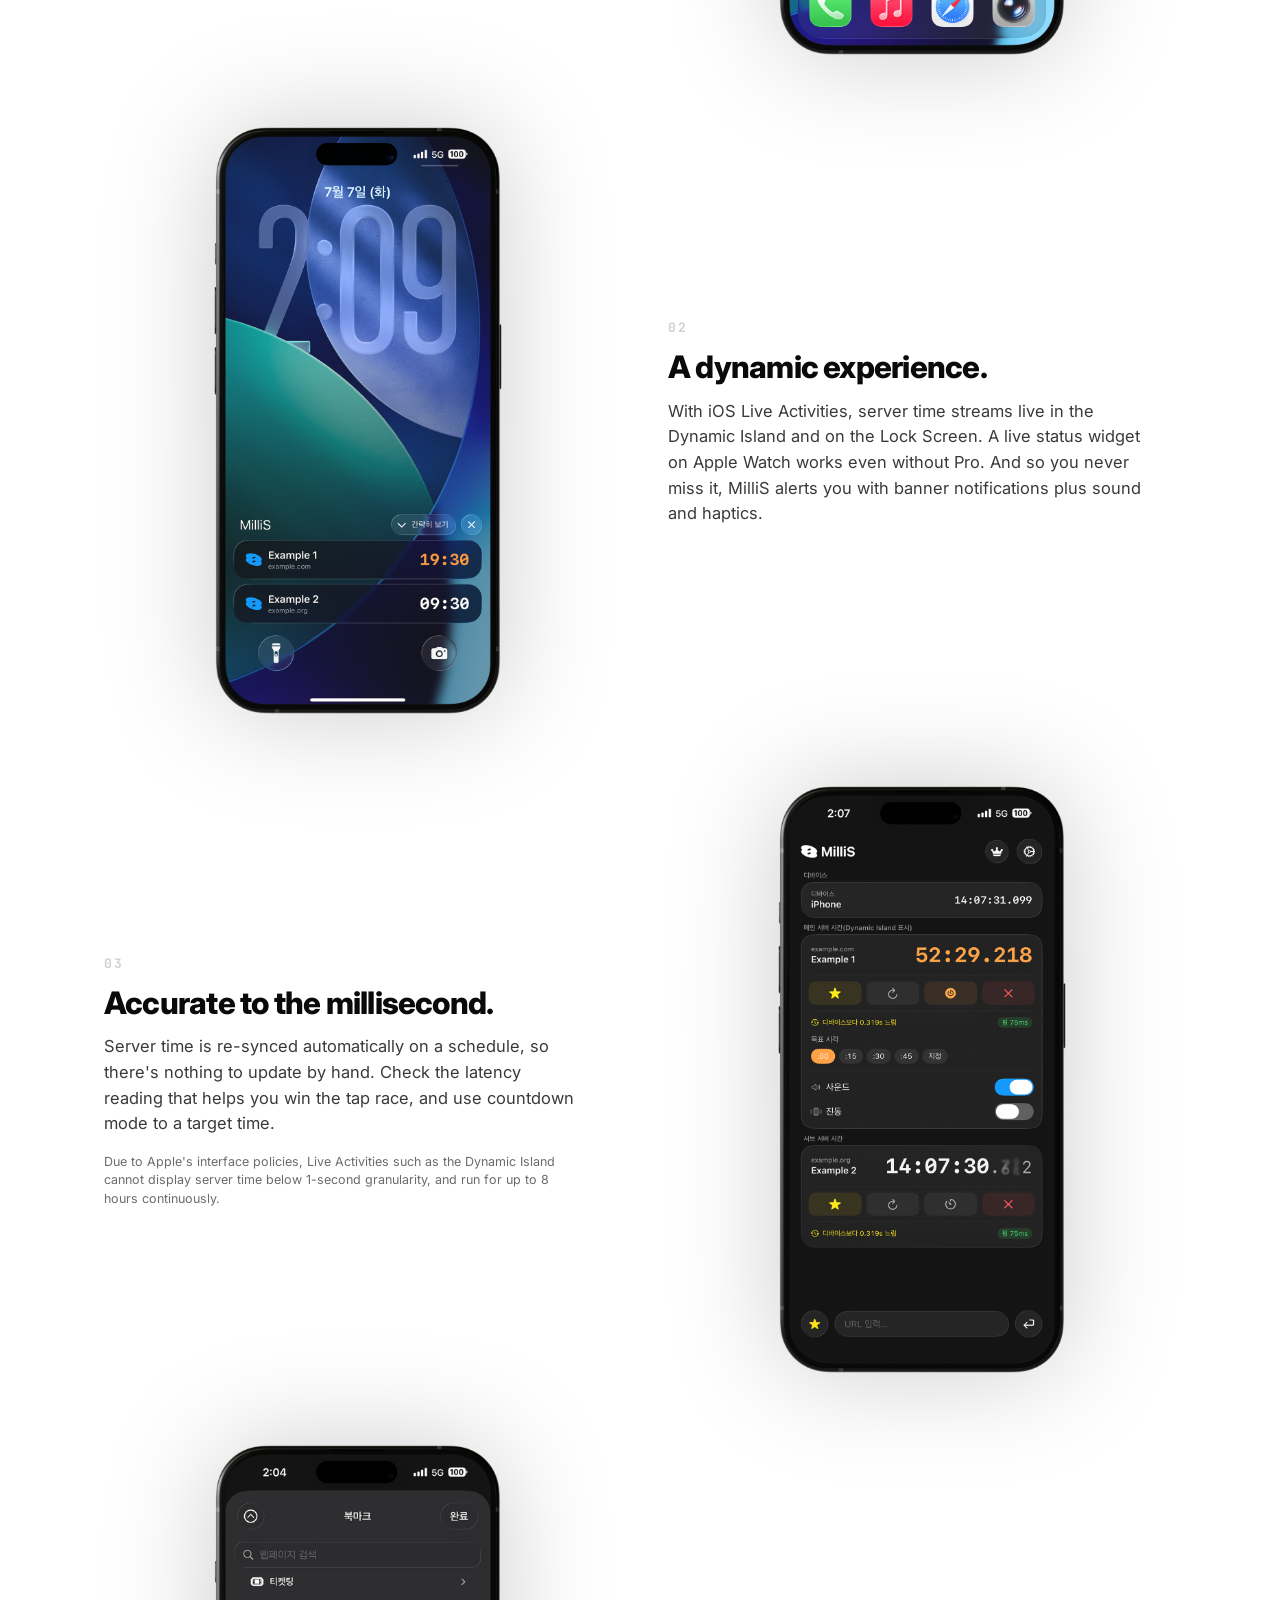
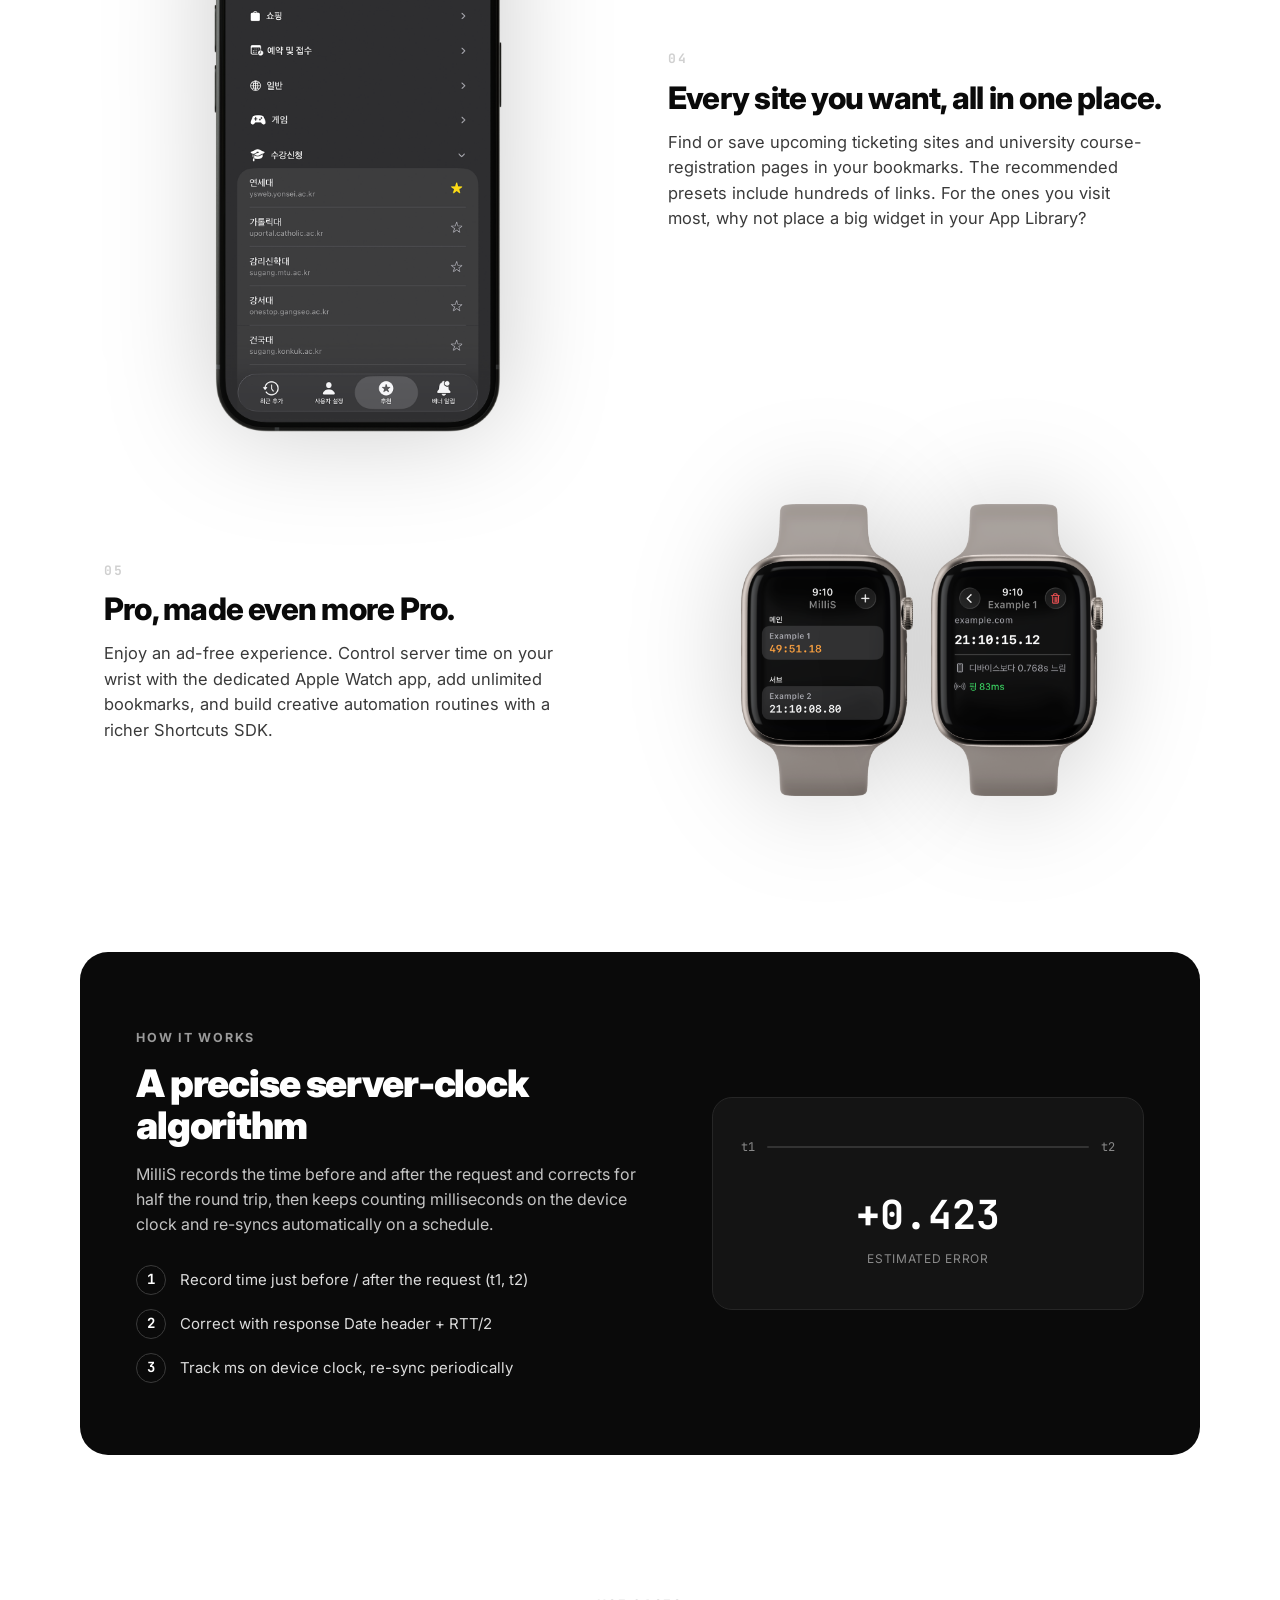
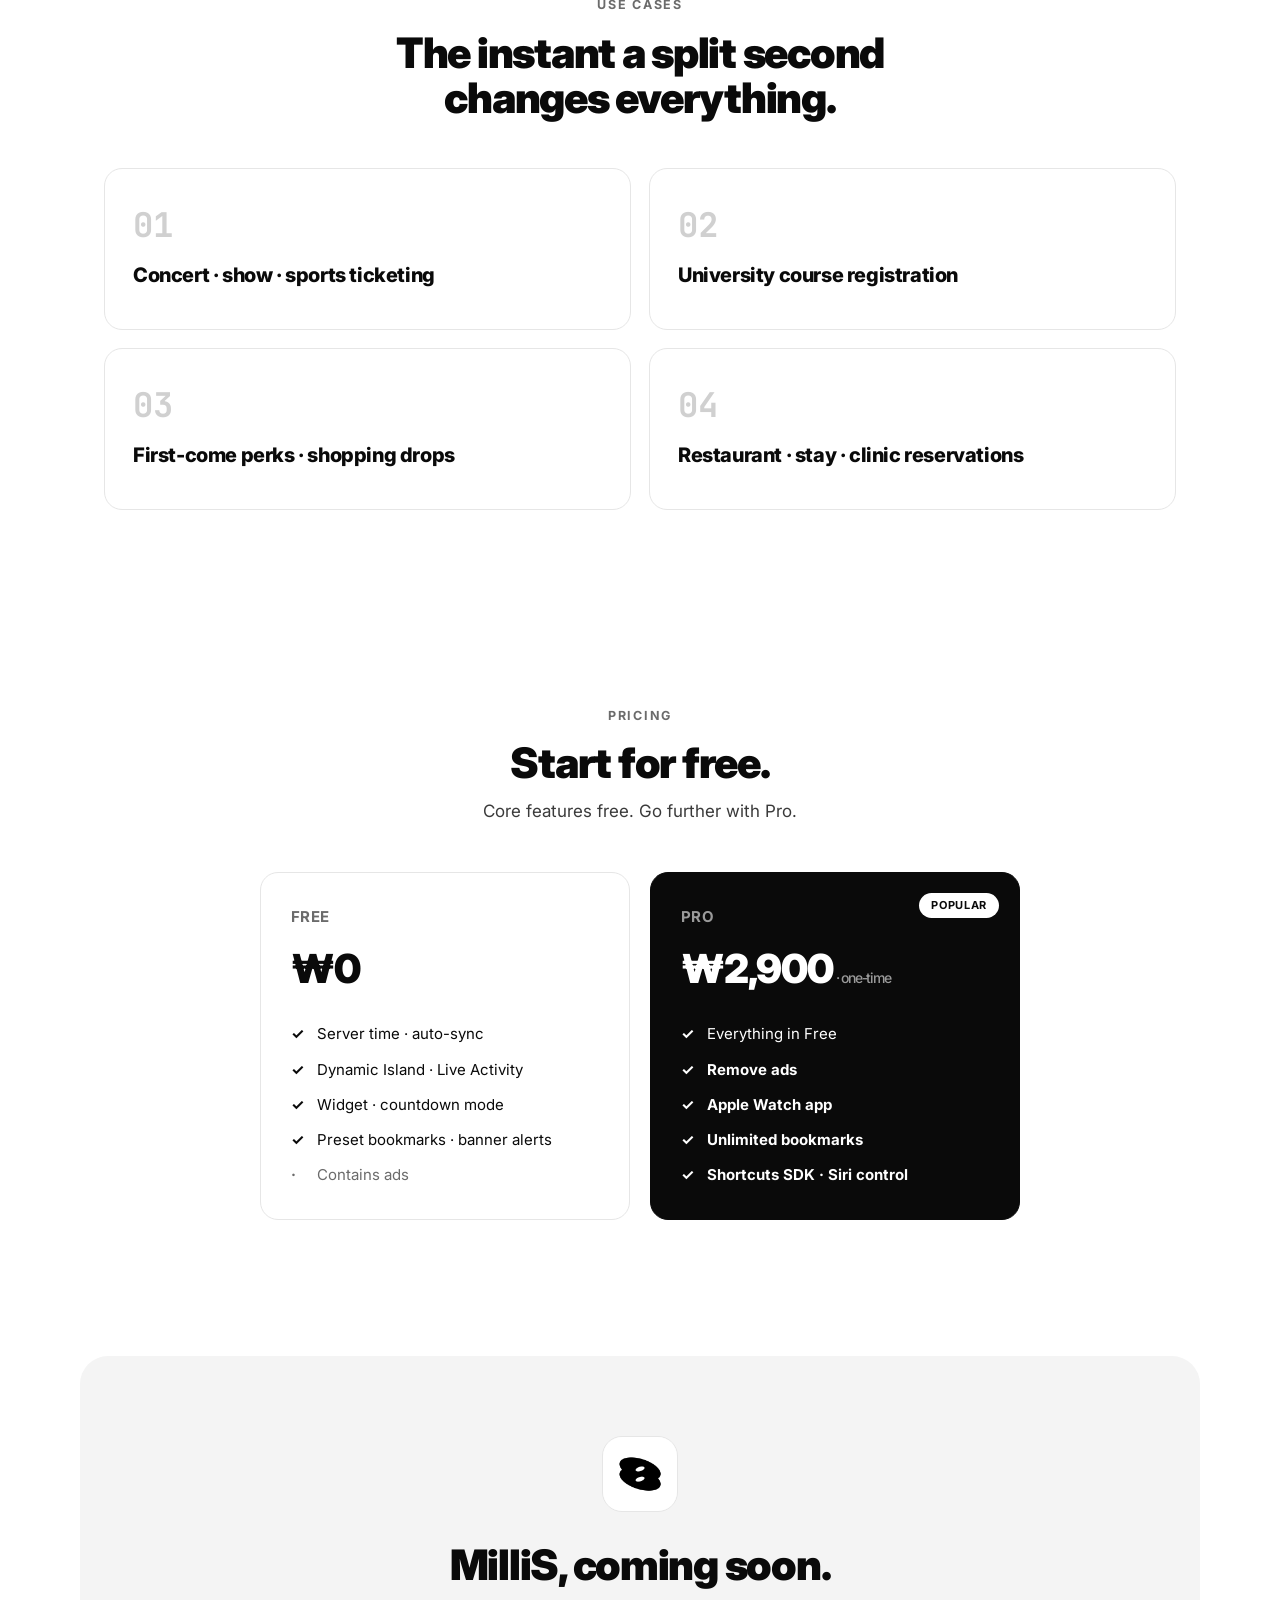
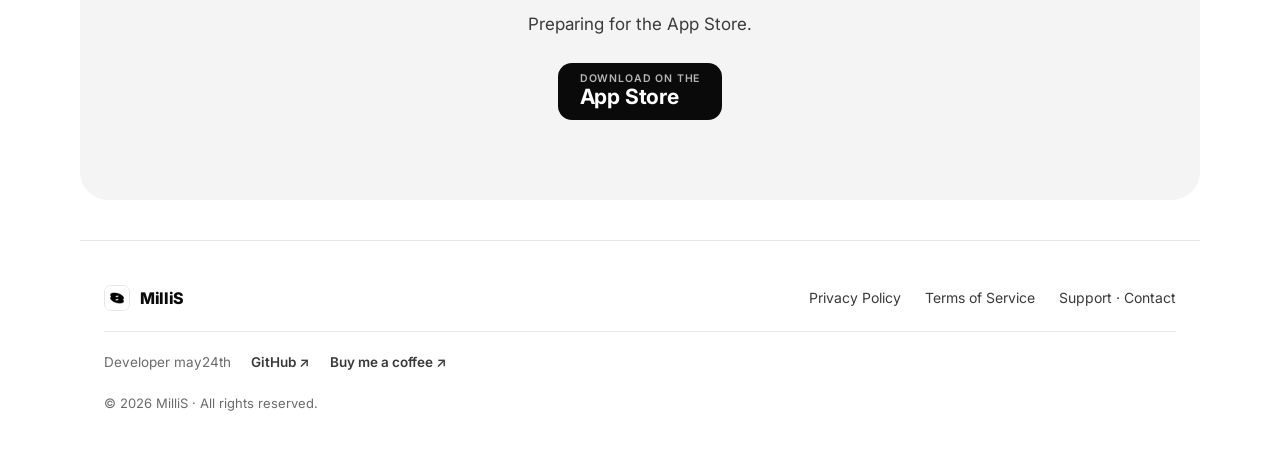
==== commit 4ceb7275: "Update index.html" ====
--- a/index.html
+++ b/index.html
@@ -33,7 +33,14 @@
         <span class="lang__sep">/</span>
         <span class="lang__opt" data-lang="en">EN</span>
       </button>
-      <a href="#download" class="btn btn--sm" data-i18n="nav.get">다운로드</a>
+      <a
+        href="https://apps.apple.com/app/idYOUR_APP_ID"
+        class="btn btn--sm"
+        target="_blank"
+        rel="noopener noreferrer"
+        data-i18n="nav.get">
+        다운로드
+      </a>
     </div>
   </header>
 
@@ -50,10 +57,15 @@
         다른 앱과 웹사이트를 사용하는 동안에도 서버 시간을 실시간으로 확인하세요.
       </p>
       <div class="hero__cta">
-        <div class="store-btn is-soon" id="download">
-          <span class="store-btn__eyebrow" data-i18n="hero.soon">Download on the</span>
-          <span class="store-btn__main"> App Store</span>
-        </div>
+        <a
+          class="store-btn"
+          id="download"
+          href="https://apps.apple.com/kr/app/millis/id6788035100"
+          target="_blank"
+          rel="noopener noreferrer">
+          <span class="store-btn__eyebrow">Download on the</span>
+          <span class="store-btn__main">App Store</span>
+        </a>
         <div class="hero__meta">
           <span data-i18n="hero.meta1">for iPhone · iPad · Apple Watch</span>
           <span class="dot">·</span>
@@ -193,10 +205,14 @@
       <img src="assets/app-icon.png" alt="MilliS" class="cta__icon" />
       <h2 data-i18n="cta.title">MilliS, 지금 만나보세요.</h2>
       <p data-i18n="cta.sub">App Store에서 다운로드하세요.</p>
-      <div class="store-btn is-soon">
-        <span class="store-btn__eyebrow" data-i18n="hero.soon">Download on the</span>
-        <span class="store-btn__main"> App Store</span>
-      </div>
+      <a
+        class="store-btn"
+        href="https://apps.apple.com/kr/app/millis/id6788035100"
+        target="_blank"
+        rel="noopener noreferrer">
+        <span class="store-btn__eyebrow">Download on the</span>
+        <span class="store-btn__main">App Store</span>
+      </a>
     </section>
   </main>
 
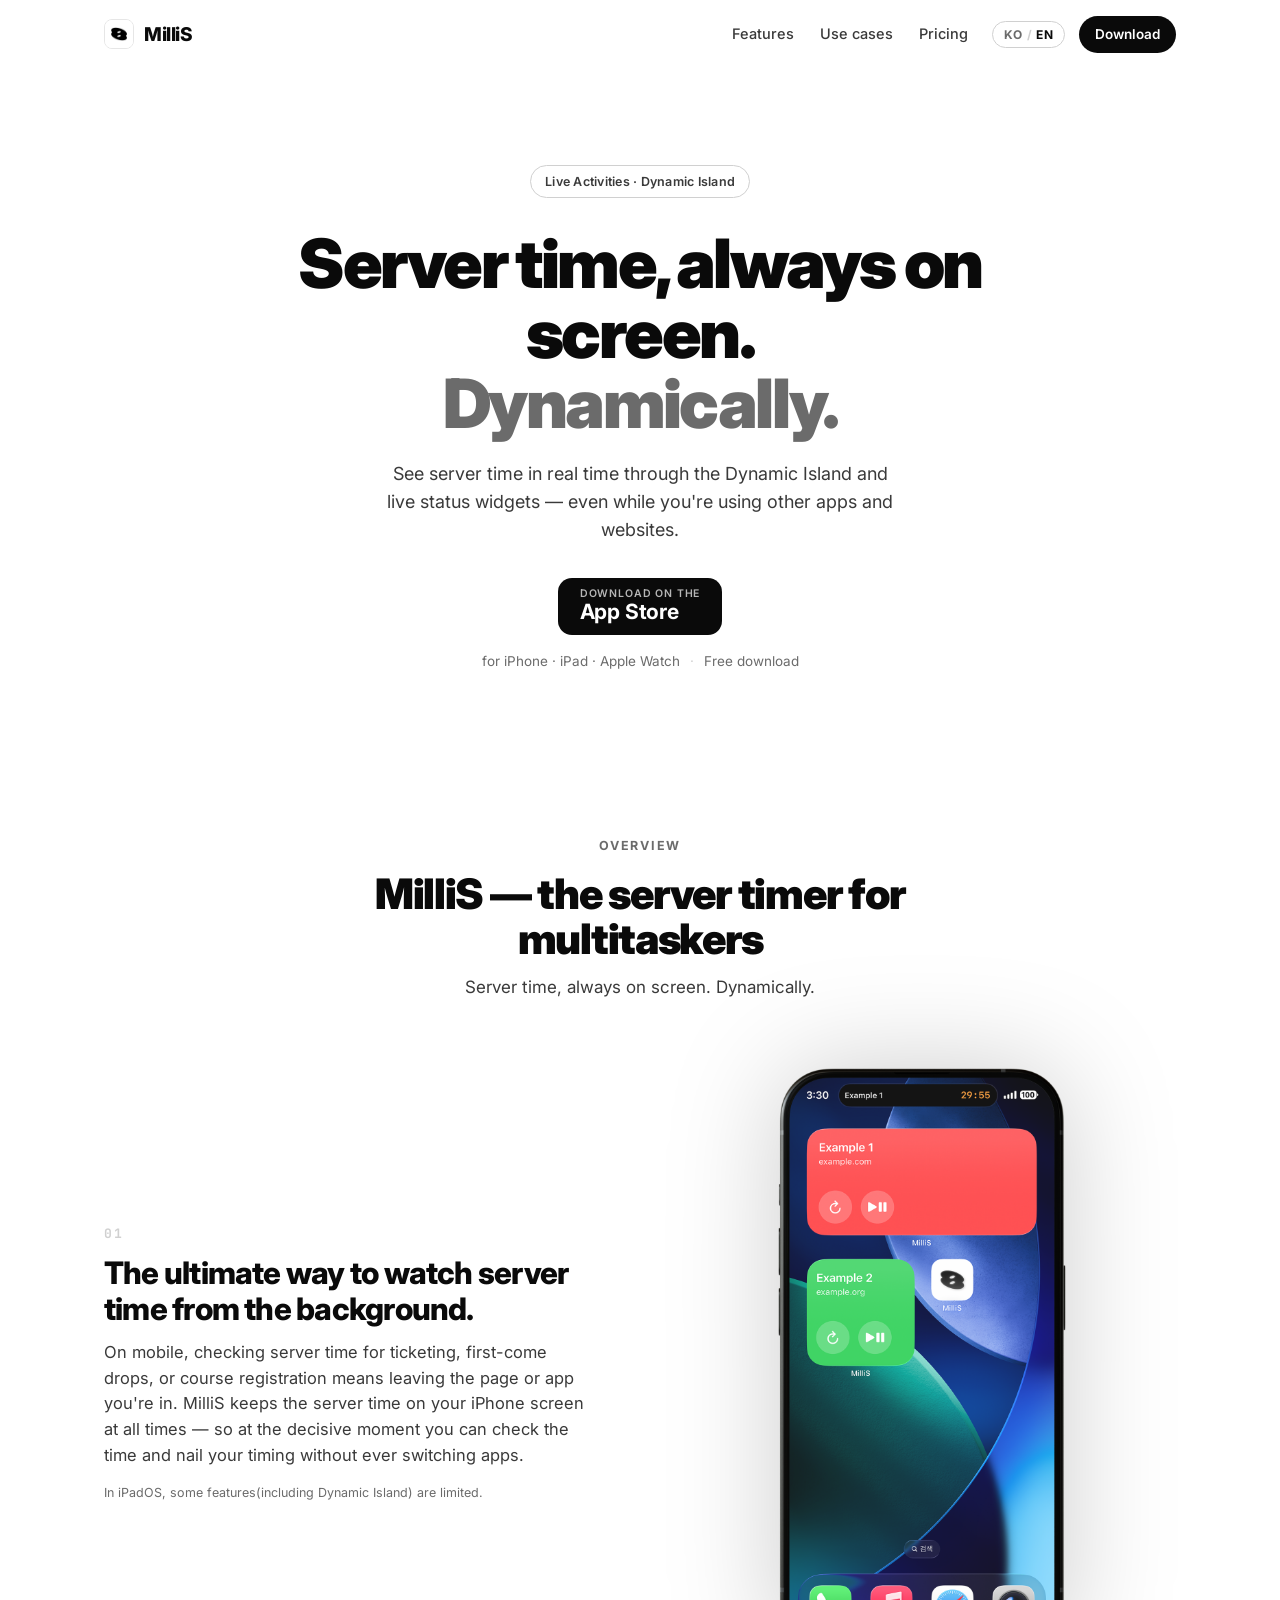
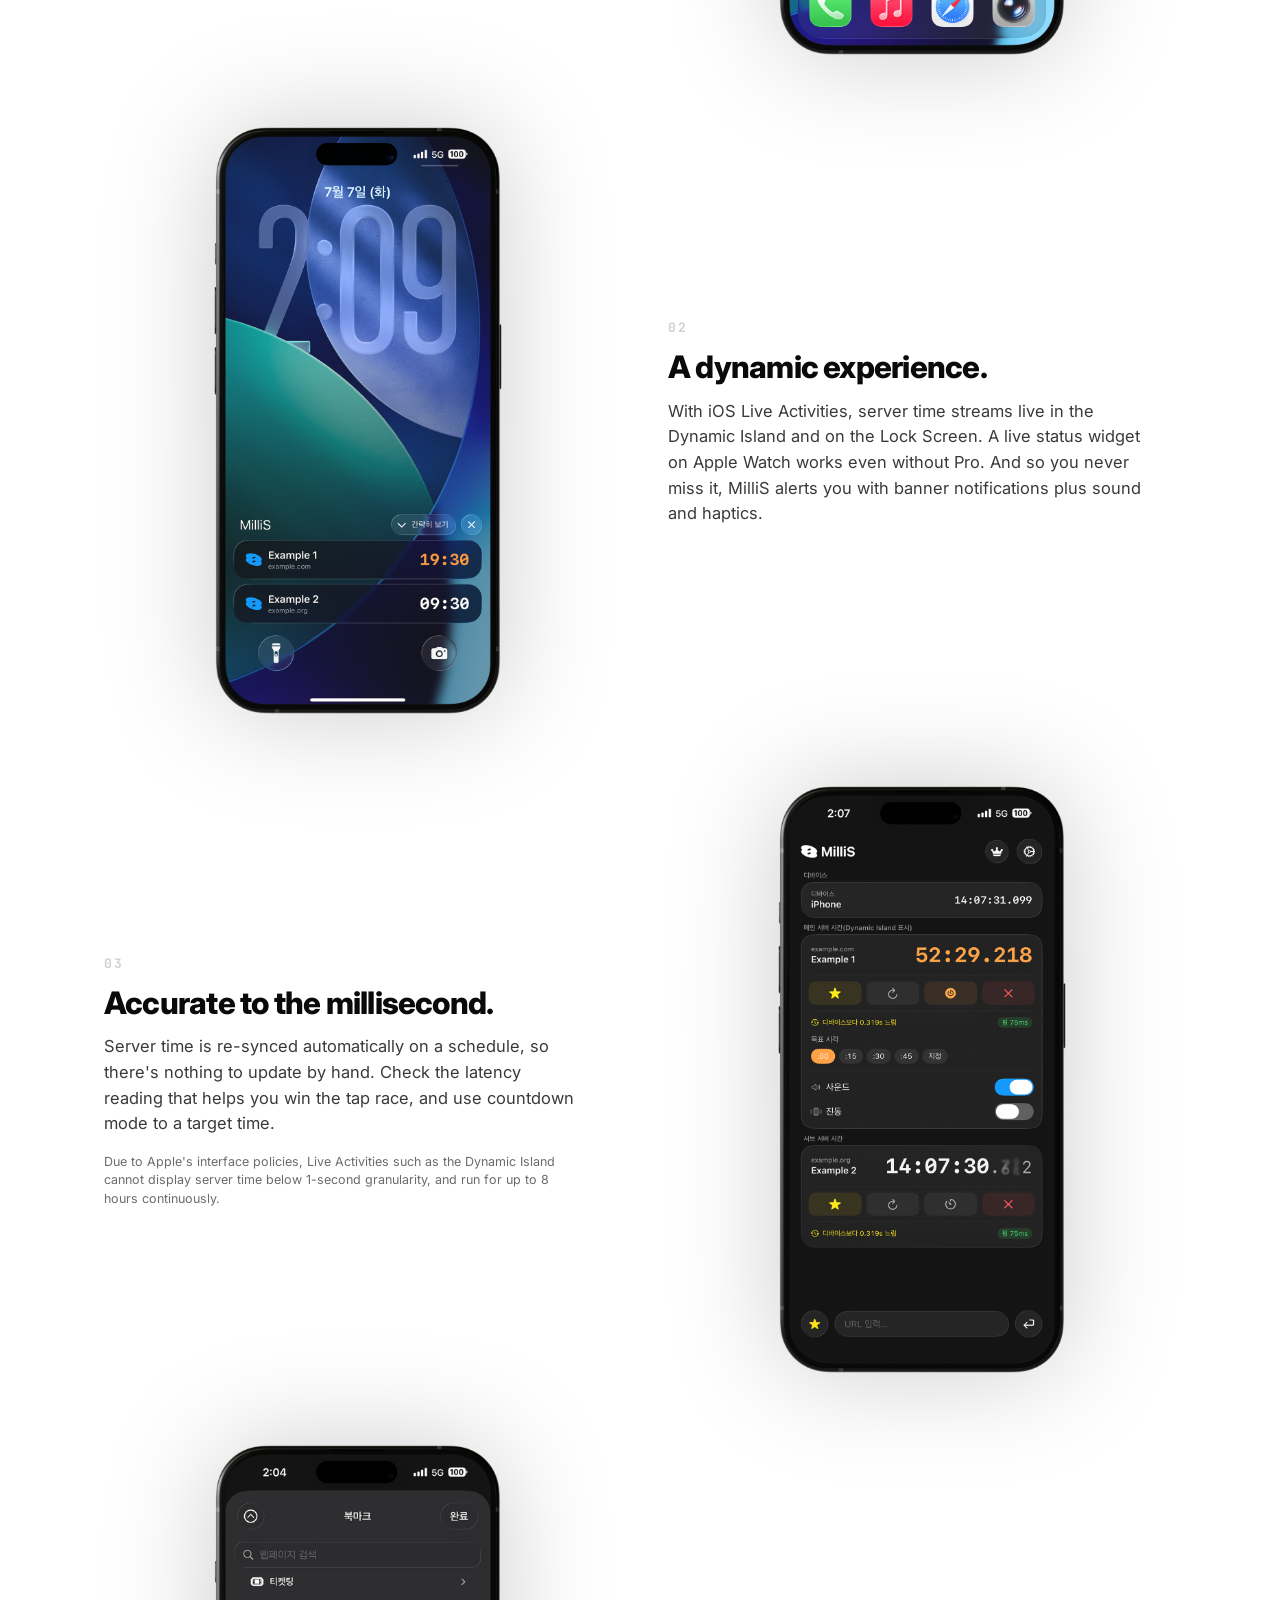
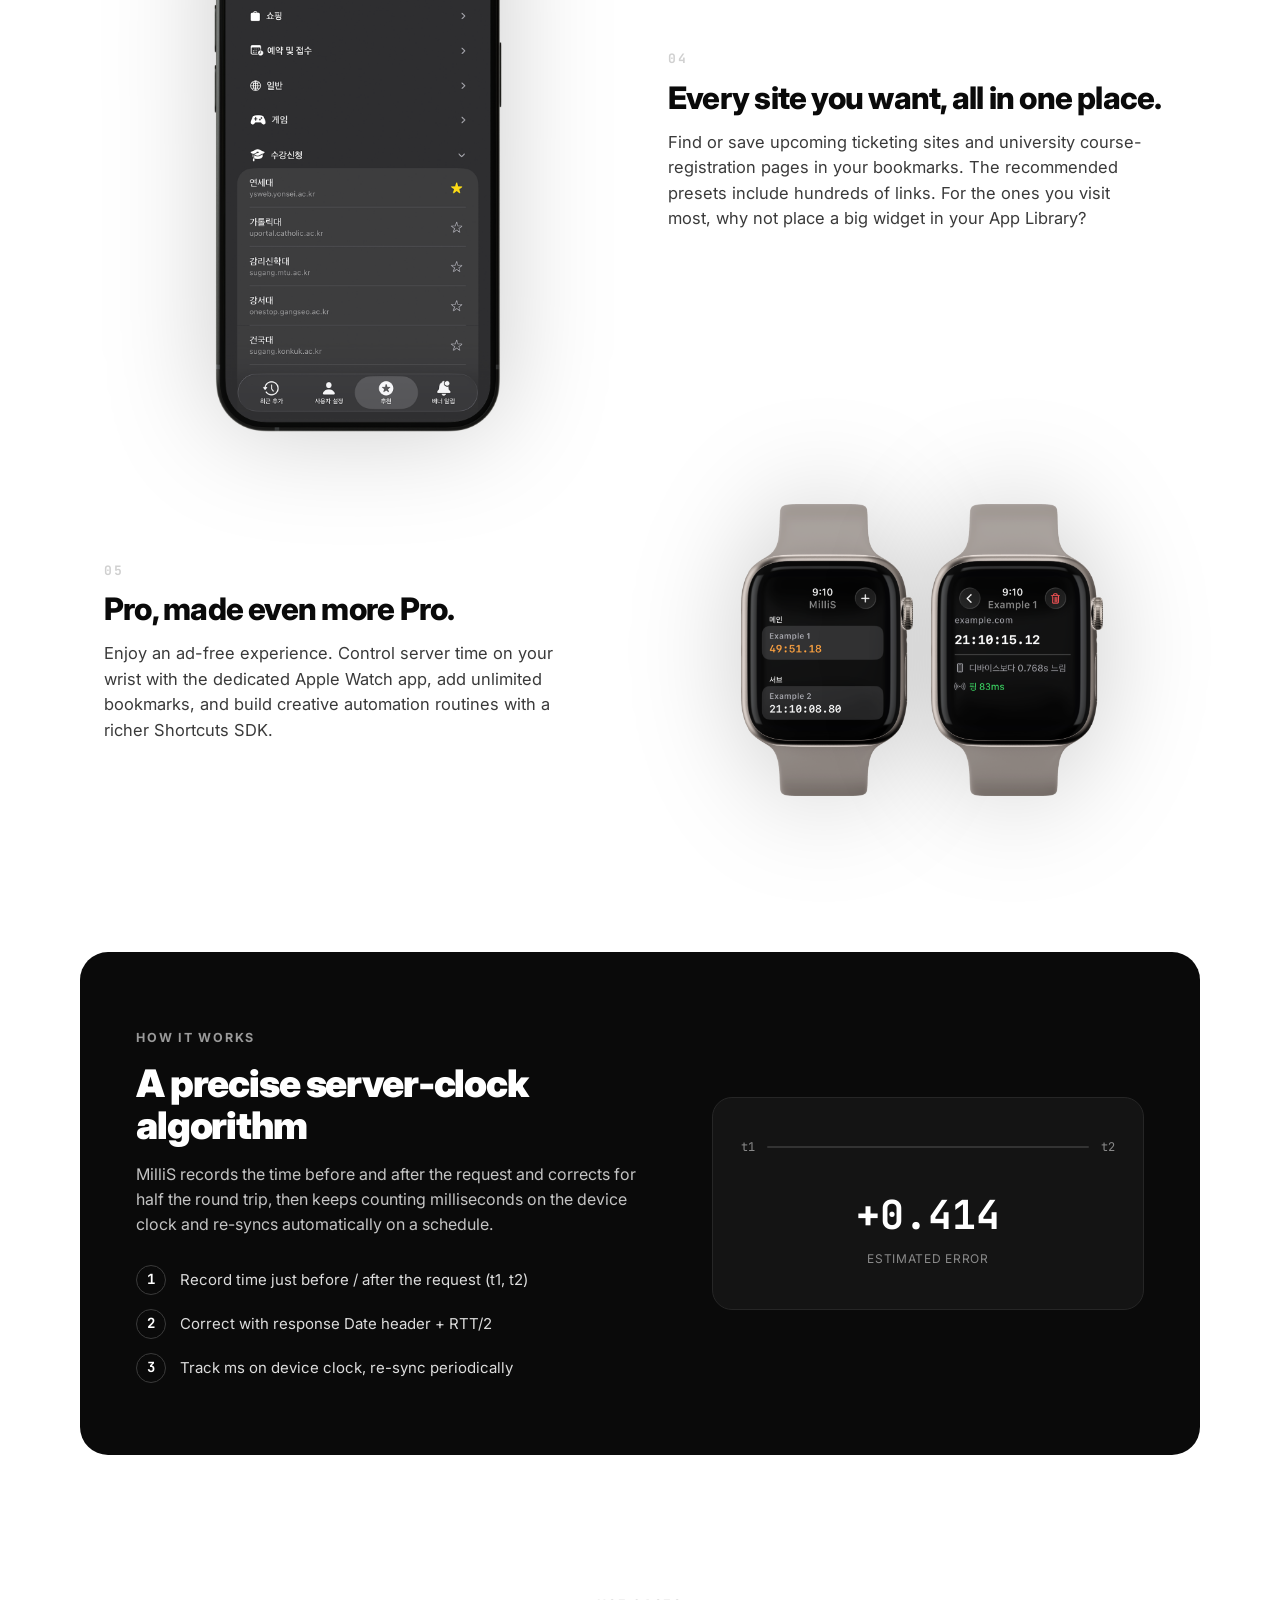
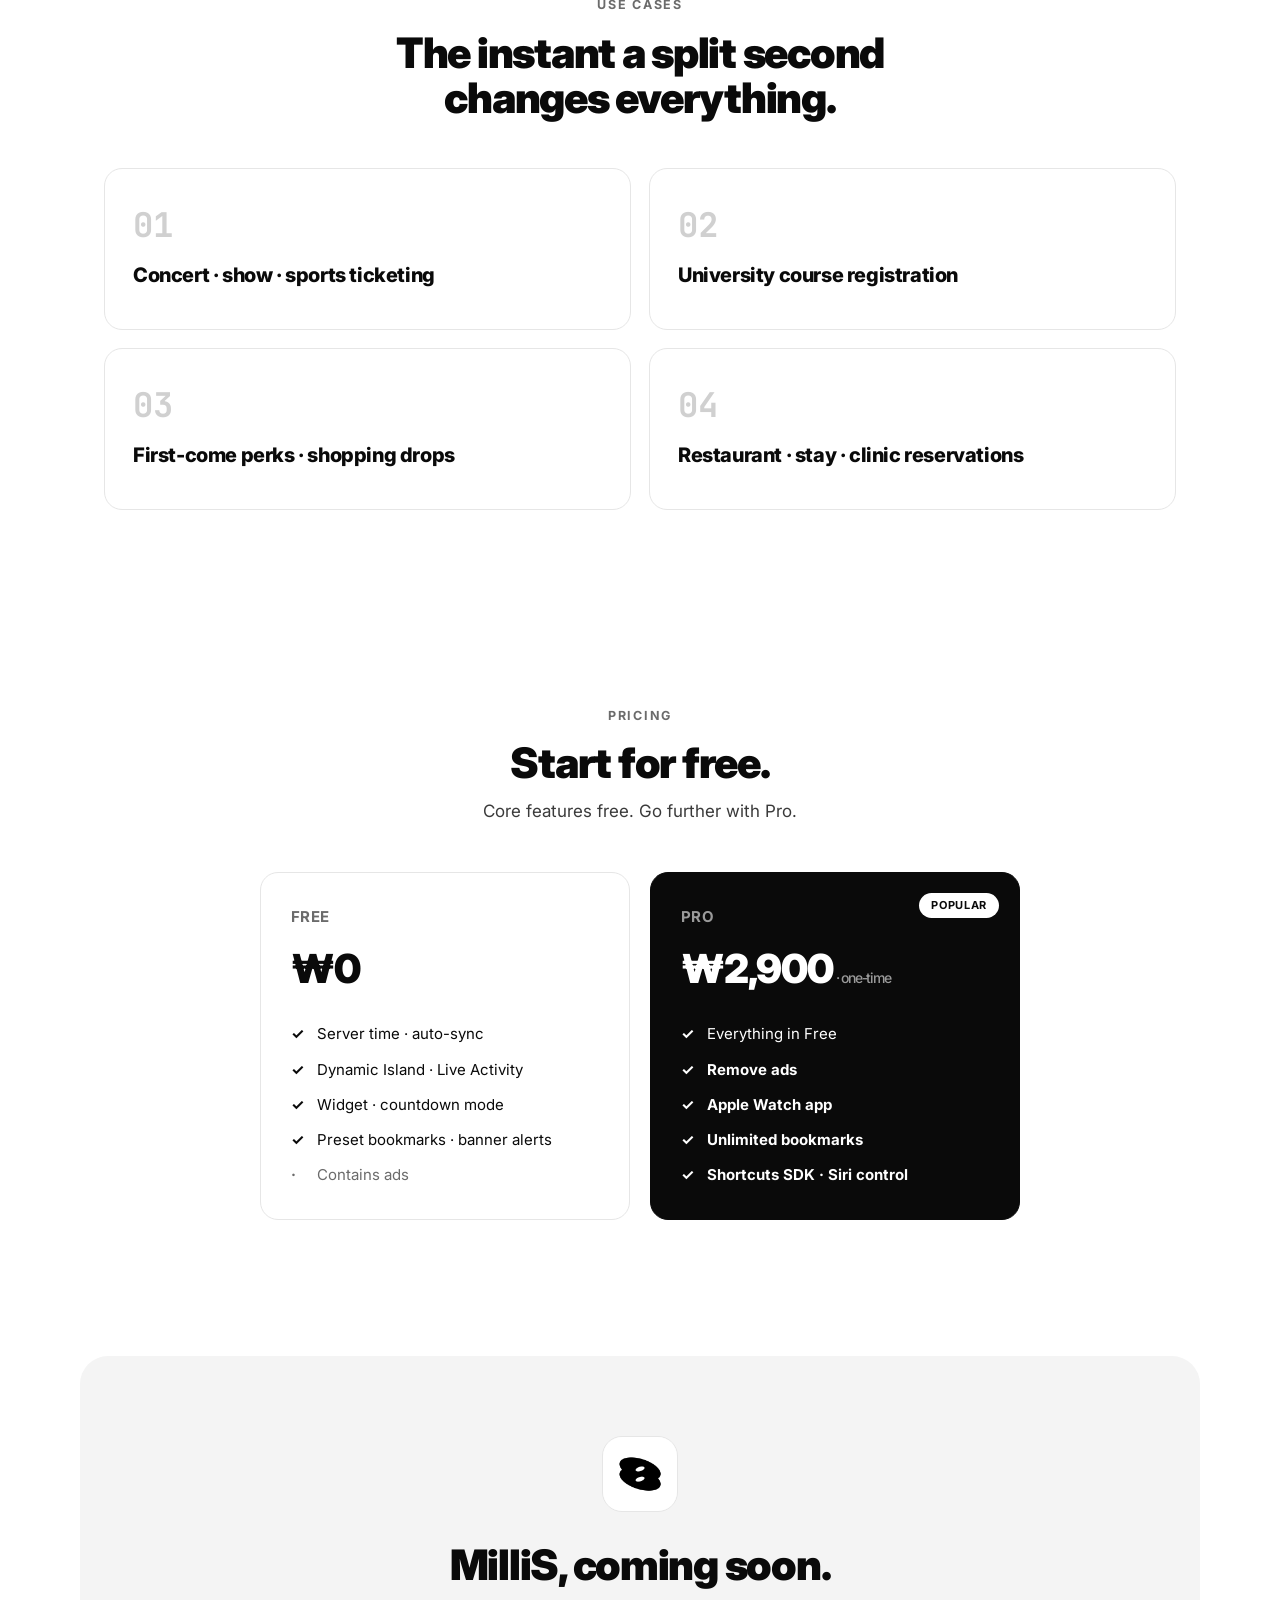
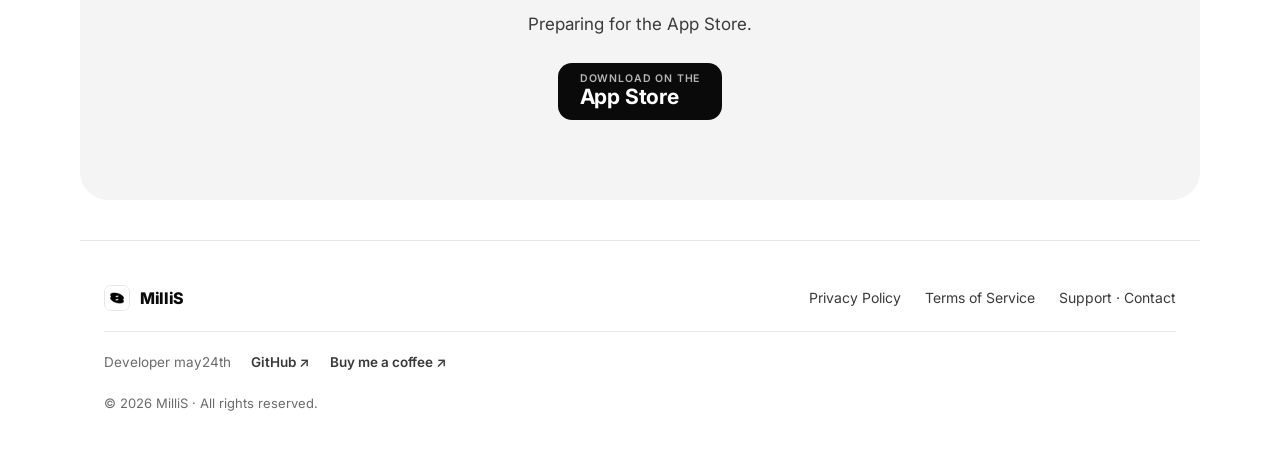
==== commit e768a0b4: "Update index.html" ====
--- a/index.html
+++ b/index.html
@@ -34,7 +34,7 @@
         <span class="lang__opt" data-lang="en">EN</span>
       </button>
       <a
-        href="https://apps.apple.com/app/idYOUR_APP_ID"
+        href="https://apps.apple.com/kr/app/millis/id6788035100"
         class="btn btn--sm"
         target="_blank"
         rel="noopener noreferrer"
